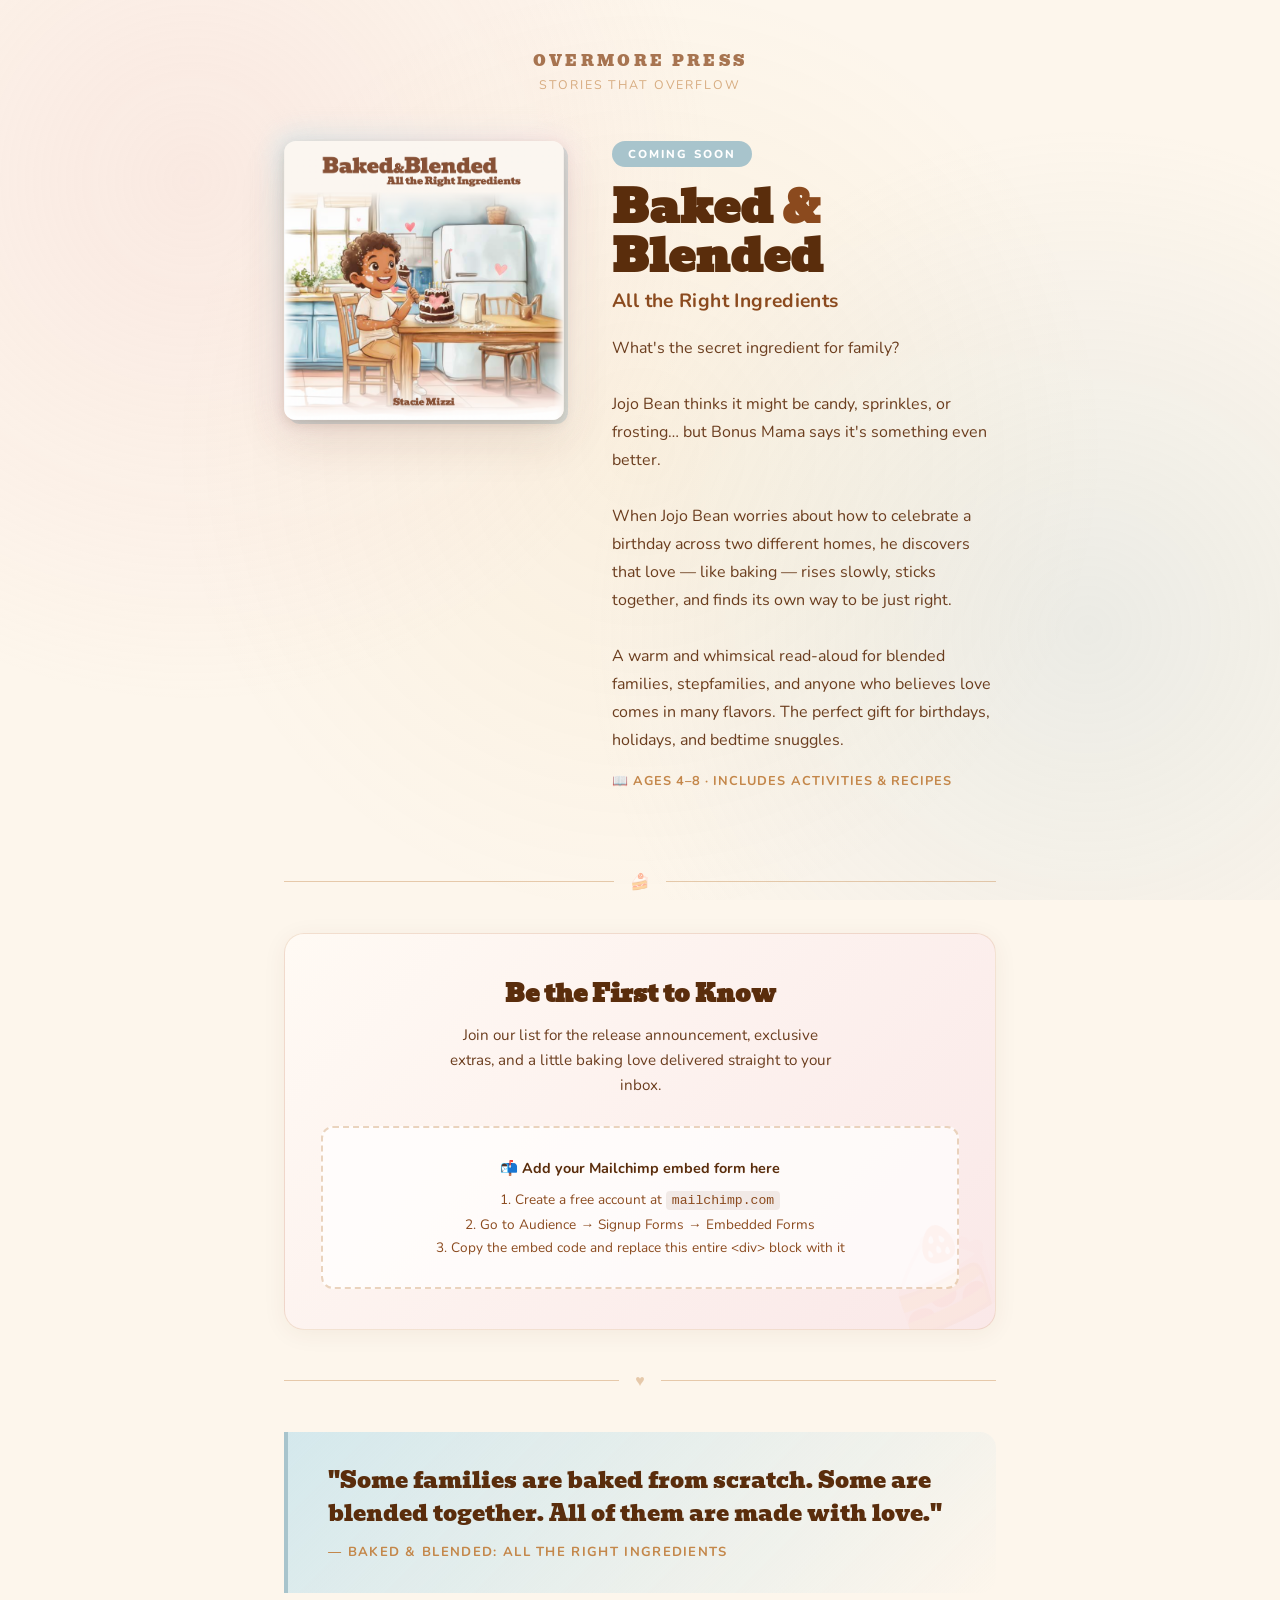
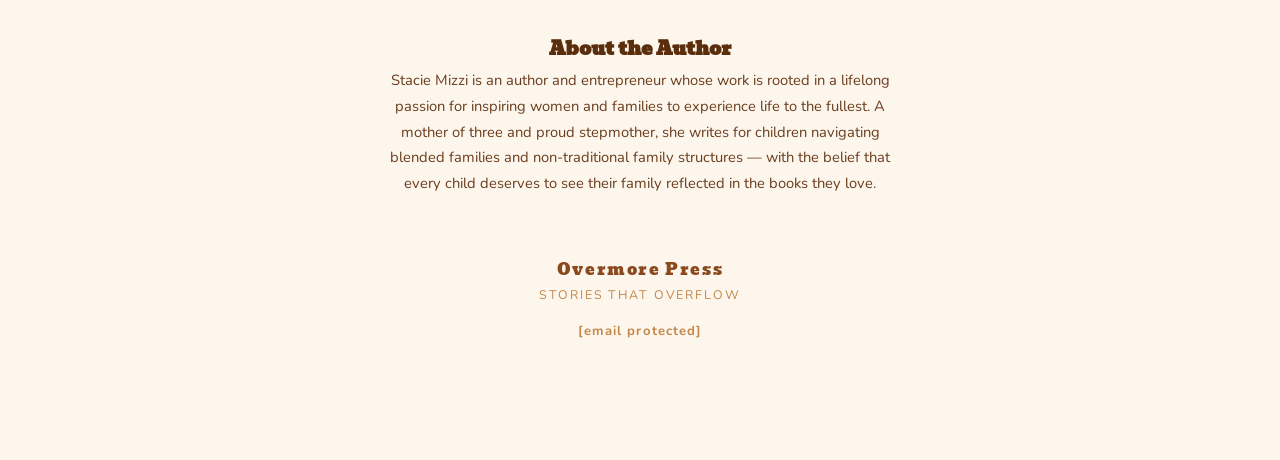
==== index.html @ ba4b0e3e "Add files via upload" ====
<!DOCTYPE html>
<html lang="en">
<head>
  <meta charset="UTF-8" />
  <meta name="viewport" content="width=device-width, initial-scale=1.0"/>
  <title>Baked & Blended — Overmore Press</title>
  <link href="https://fonts.googleapis.com/css2?family=Bevan&family=Nunito:wght@400;600;700;800&display=swap" rel="stylesheet"/>
  <style>
    :root {
      --cream: #fdf6ec;
      --warm-white: #fffaf4;
      --brown-dark: #5a2d0c;
      --brown-mid: #8b4a1e;
      --brown-light: #c4874a;
      --dusty-blue: #a8c4cc;
      --dusty-blue-light: #d4e8ec;
      --blush: #f2c4c4;
      --blush-light: #fae8e8;
      --text-dark: #3a1f0a;
      --text-mid: #6b3d1e;
      --gold: #d4a843;
    }

    * { margin: 0; padding: 0; box-sizing: border-box; }

    body {
      background-color: var(--cream);
      font-family: 'Nunito', sans-serif;
      color: var(--text-dark);
      overflow-x: hidden;
    }

    /* ── SCATTERED HEARTS BACKGROUND ── */
    body::before {
      content: '';
      position: fixed;
      inset: 0;
      background-image:
        radial-gradient(circle at 15% 20%, rgba(242,196,196,0.25) 0%, transparent 40%),
        radial-gradient(circle at 85% 70%, rgba(168,196,204,0.2) 0%, transparent 40%),
        radial-gradient(circle at 50% 50%, rgba(212,168,67,0.08) 0%, transparent 60%);
      pointer-events: none;
      z-index: 0;
    }

    /* ── FLOATING HEARTS ── */
    .hearts {
      position: fixed;
      inset: 0;
      pointer-events: none;
      z-index: 0;
      overflow: hidden;
    }
    .heart {
      position: absolute;
      font-size: 1.2rem;
      opacity: 0;
      animation: floatHeart linear infinite;
    }
    .heart:nth-child(1)  { left: 8%;  font-size: 0.9rem; animation-duration: 12s; animation-delay: 0s;   color: var(--blush); }
    .heart:nth-child(2)  { left: 22%; font-size: 1.4rem; animation-duration: 15s; animation-delay: 3s;   color: var(--dusty-blue); }
    .heart:nth-child(3)  { left: 40%; font-size: 0.8rem; animation-duration: 10s; animation-delay: 6s;   color: var(--gold); }
    .heart:nth-child(4)  { left: 60%; font-size: 1.1rem; animation-duration: 14s; animation-delay: 1s;   color: var(--blush); }
    .heart:nth-child(5)  { left: 75%; font-size: 0.7rem; animation-duration: 11s; animation-delay: 8s;   color: var(--dusty-blue); }
    .heart:nth-child(6)  { left: 90%; font-size: 1.3rem; animation-duration: 16s; animation-delay: 4s;   color: var(--blush); }
    .heart:nth-child(7)  { left: 33%; font-size: 1.0rem; animation-duration: 13s; animation-delay: 9s;   color: var(--gold); }
    .heart:nth-child(8)  { left: 55%; font-size: 0.85rem; animation-duration: 17s; animation-delay: 2s;  color: var(--blush); }

    @keyframes floatHeart {
      0%   { transform: translateY(110vh) rotate(-10deg); opacity: 0; }
      10%  { opacity: 0.6; }
      90%  { opacity: 0.4; }
      100% { transform: translateY(-10vh) rotate(10deg); opacity: 0; }
    }

    /* ── WRAPPER ── */
    .wrapper {
      position: relative;
      z-index: 1;
      max-width: 760px;
      margin: 0 auto;
      padding: 0 24px 80px;
    }

    /* ── HEADER ── */
    header {
      text-align: center;
      padding: 48px 0 32px;
      animation: fadeDown 0.8s ease both;
    }
    .imprint-name {
      font-family: 'Bevan', serif;
      font-size: 0.95rem;
      letter-spacing: 0.22em;
      text-transform: uppercase;
      color: var(--brown-mid);
      opacity: 0.75;
    }
    .imprint-tagline {
      font-family: 'Nunito', sans-serif;
      font-size: 0.78rem;
      letter-spacing: 0.15em;
      text-transform: uppercase;
      color: var(--brown-light);
      margin-top: 3px;
      opacity: 0.65;
    }

    /* ── HERO ── */
    .hero {
      display: flex;
      flex-direction: column;
      align-items: center;
      gap: 36px;
      padding: 16px 0 40px;
      animation: fadeUp 0.9s ease 0.2s both;
    }

    .book-cover-wrap {
      position: relative;
      width: 280px;
      flex-shrink: 0;
    }
    .book-cover-wrap::before {
      content: '';
      position: absolute;
      inset: -8px;
      border-radius: 18px;
      background: linear-gradient(135deg, var(--dusty-blue-light), var(--blush-light), var(--cream));
      z-index: -1;
      filter: blur(12px);
      opacity: 0.8;
    }
    .book-cover {
      width: 100%;
      border-radius: 12px;
      box-shadow:
        0 4px 12px rgba(90,45,12,0.15),
        0 20px 48px rgba(90,45,12,0.12),
        4px 4px 0 rgba(168,196,204,0.4);
      display: block;
      transition: transform 0.4s ease, box-shadow 0.4s ease;
    }
    .book-cover:hover {
      transform: translateY(-6px) rotate(1deg);
      box-shadow:
        0 8px 24px rgba(90,45,12,0.2),
        0 32px 64px rgba(90,45,12,0.15),
        6px 6px 0 rgba(168,196,204,0.5);
    }

    .hero-text {
      text-align: center;
      max-width: 500px;
    }
    .coming-soon-badge {
      display: inline-block;
      background: var(--dusty-blue);
      color: white;
      font-family: 'Nunito', sans-serif;
      font-weight: 800;
      font-size: 0.72rem;
      letter-spacing: 0.18em;
      text-transform: uppercase;
      padding: 5px 16px;
      border-radius: 100px;
      margin-bottom: 16px;
    }
    .hero-title {
      font-family: 'Bevan', serif;
      font-size: clamp(2rem, 6vw, 2.8rem);
      color: var(--brown-dark);
      line-height: 1.1;
      margin-bottom: 6px;
    }
    .hero-title .amp {
      color: var(--brown-mid);
    }
    .hero-subtitle {
      font-family: 'Nunito', sans-serif;
      font-weight: 700;
      font-size: clamp(1rem, 3vw, 1.2rem);
      color: var(--brown-mid);
      margin-bottom: 20px;
      letter-spacing: 0.02em;
    }
    .hero-description {
      font-size: 1rem;
      line-height: 1.75;
      color: var(--text-mid);
      margin-bottom: 10px;
    }
    .age-tag {
      display: inline-block;
      font-size: 0.8rem;
      font-weight: 700;
      color: var(--brown-light);
      letter-spacing: 0.08em;
      text-transform: uppercase;
      margin-top: 8px;
    }

    /* ── DIVIDER ── */
    .divider {
      display: flex;
      align-items: center;
      gap: 16px;
      margin: 40px 0;
      opacity: 0.4;
    }
    .divider-line { flex: 1; height: 1px; background: var(--brown-light); }
    .divider-icon { font-size: 1rem; color: var(--brown-light); }

    /* ── EMAIL SECTION ── */
    .email-section {
      background: linear-gradient(135deg, var(--warm-white), var(--blush-light));
      border: 1.5px solid rgba(196,135,74,0.2);
      border-radius: 20px;
      padding: 40px 36px;
      text-align: center;
      box-shadow: 0 4px 24px rgba(90,45,12,0.06);
      animation: fadeUp 0.9s ease 0.4s both;
      position: relative;
      overflow: hidden;
    }
    .email-section::before {
      content: '🍰';
      position: absolute;
      font-size: 6rem;
      opacity: 0.04;
      bottom: -16px;
      right: -8px;
      transform: rotate(-15deg);
    }
    .email-section h2 {
      font-family: 'Bevan', serif;
      font-size: 1.5rem;
      color: var(--brown-dark);
      margin-bottom: 10px;
    }
    .email-section p {
      font-size: 0.95rem;
      color: var(--text-mid);
      line-height: 1.65;
      margin-bottom: 28px;
      max-width: 400px;
      margin-left: auto;
      margin-right: auto;
    }

    /* ── MAILCHIMP EMBED PLACEHOLDER ── */
    .mailchimp-placeholder {
      background: rgba(255,255,255,0.7);
      border: 2px dashed rgba(196,135,74,0.35);
      border-radius: 12px;
      padding: 28px 24px;
      font-size: 0.85rem;
      color: var(--brown-mid);
      line-height: 1.7;
    }
    .mailchimp-placeholder strong {
      display: block;
      font-size: 0.9rem;
      margin-bottom: 8px;
      color: var(--brown-dark);
    }
    .mailchimp-placeholder code {
      background: rgba(90,45,12,0.08);
      padding: 2px 6px;
      border-radius: 4px;
      font-size: 0.82rem;
      font-family: monospace;
    }

    /* ── BAKING LOVE PULL QUOTE ── */
    .pull-quote {
      margin: 40px 0;
      padding: 32px 40px;
      border-left: 4px solid var(--dusty-blue);
      background: linear-gradient(135deg, var(--dusty-blue-light), transparent);
      border-radius: 0 16px 16px 0;
      animation: fadeUp 0.9s ease 0.5s both;
    }
    .pull-quote blockquote {
      font-family: 'Bevan', serif;
      font-size: clamp(1.1rem, 3vw, 1.4rem);
      color: var(--brown-dark);
      line-height: 1.5;
      font-style: normal;
    }
    .pull-quote cite {
      display: block;
      margin-top: 12px;
      font-size: 0.82rem;
      font-weight: 700;
      color: var(--brown-light);
      letter-spacing: 0.1em;
      text-transform: uppercase;
      font-style: normal;
    }

    /* ── ABOUT ── */
    .about-section {
      display: flex;
      flex-direction: column;
      align-items: center;
      gap: 20px;
      text-align: center;
      animation: fadeUp 0.9s ease 0.6s both;
    }
    .about-section h3 {
      font-family: 'Bevan', serif;
      font-size: 1.2rem;
      color: var(--brown-dark);
      margin-bottom: 4px;
    }
    .about-section p {
      font-size: 0.92rem;
      line-height: 1.75;
      color: var(--text-mid);
      max-width: 520px;
    }

    /* ── FOOTER ── */
    footer {
      margin-top: 60px;
      text-align: center;
      padding-bottom: 40px;
      animation: fadeUp 0.9s ease 0.7s both;
    }
    .footer-imprint {
      font-family: 'Bevan', serif;
      font-size: 1rem;
      color: var(--brown-mid);
      letter-spacing: 0.1em;
      margin-bottom: 4px;
    }
    .footer-tagline {
      font-size: 0.78rem;
      color: var(--brown-light);
      letter-spacing: 0.15em;
      text-transform: uppercase;
      margin-bottom: 16px;
    }
    footer a {
      color: var(--brown-light);
      text-decoration: none;
      font-size: 0.82rem;
      font-weight: 700;
      letter-spacing: 0.08em;
    }
    footer a:hover { color: var(--brown-dark); }
    .footer-hearts { font-size: 0.7rem; margin: 0 6px; opacity: 0.5; }

    /* ── ANIMATIONS ── */
    @keyframes fadeDown {
      from { opacity: 0; transform: translateY(-20px); }
      to   { opacity: 1; transform: translateY(0); }
    }
    @keyframes fadeUp {
      from { opacity: 0; transform: translateY(24px); }
      to   { opacity: 1; transform: translateY(0); }
    }

    /* ── RESPONSIVE ── */
    @media (min-width: 600px) {
      .hero {
        flex-direction: row;
        align-items: flex-start;
        text-align: left;
        gap: 48px;
      }
      .hero-text { text-align: left; }
      .coming-soon-badge { margin-bottom: 16px; }
    }
  </style>
</head>
<body>

  <!-- Floating hearts -->
  <div class="hearts">
    <span class="heart">♥</span>
    <span class="heart">♥</span>
    <span class="heart">♥</span>
    <span class="heart">♥</span>
    <span class="heart">♥</span>
    <span class="heart">♥</span>
    <span class="heart">♥</span>
    <span class="heart">♥</span>
  </div>

  <div class="wrapper">

    <!-- Header -->
    <header>
      <div class="imprint-name">Overmore Press</div>
      <div class="imprint-tagline">Stories that overflow</div>
    </header>

    <!-- Hero -->
    <section class="hero">
      <div class="book-cover-wrap">
        <img
          class="book-cover"
          src="cover.png"
          alt="Baked & Blended: All the Right Ingredients book cover"
        />
      </div>
      <div class="hero-text">
        <span class="coming-soon-badge">Coming Soon</span>
        <h1 class="hero-title">Baked <span class="amp">&</span> Blended</h1>
        <p class="hero-subtitle">All the Right Ingredients</p>
        <p class="hero-description">
          What's the secret ingredient for family?<br><br>
          Jojo Bean thinks it might be candy, sprinkles, or frosting… but Bonus Mama says it's something even better.<br><br>
          When Jojo Bean worries about how to celebrate a birthday across two different homes, he discovers that love — like baking — rises slowly, sticks together, and finds its own way to be just right.<br><br>
          A warm and whimsical read-aloud for blended families, stepfamilies, and anyone who believes love comes in many flavors. The perfect gift for birthdays, holidays, and bedtime snuggles.
        </p>
        <span class="age-tag">📖 Ages 4–8 · Includes activities &amp; recipes</span>
      </div>
    </section>

    <div class="divider">
      <div class="divider-line"></div>
      <span class="divider-icon">🍰</span>
      <div class="divider-line"></div>
    </div>

    <!-- Email Capture -->
    <section class="email-section">
      <h2>Be the First to Know</h2>
      <p>
        Join our list for the release announcement, exclusive extras, and a little baking love delivered straight to your inbox.
      </p>

      <!-- ✦ REPLACE THIS BLOCK WITH YOUR MAILCHIMP EMBED CODE ✦ -->
      <div class="mailchimp-placeholder">
        <strong>📬 Add your Mailchimp embed form here</strong>
        1. Create a free account at <code>mailchimp.com</code><br>
        2. Go to Audience → Signup Forms → Embedded Forms<br>
        3. Copy the embed code and replace this entire &lt;div&gt; block with it
      </div>
      <!-- ✦ END MAILCHIMP PLACEHOLDER ✦ -->

    </section>

    <div class="divider">
      <div class="divider-line"></div>
      <span class="divider-icon">♥</span>
      <div class="divider-line"></div>
    </div>

    <!-- Pull Quote -->
    <div class="pull-quote">
      <blockquote>
        "Some families are baked from scratch. Some are blended together. All of them are made with love."
      </blockquote>
      <cite>— Baked &amp; Blended: All the Right Ingredients</cite>
    </div>

    <!-- About -->
    <section class="about-section">
      <div>
        <h3>About the Author</h3>
        <p>
          Stacie Mizzi is an author and entrepreneur whose work is rooted in a lifelong passion for inspiring women and families to experience life to the fullest. A mother of three and proud stepmother, she writes for children navigating blended families and non-traditional family structures — with the belief that every child deserves to see their family reflected in the books they love.
        </p>
      </div>
    </section>

    <!-- Footer -->
    <footer>
      <div class="footer-imprint">Overmore Press</div>
      <div class="footer-tagline">Stories that overflow</div>
      <a href="/cdn-cgi/l/email-protection#a8c1c6cec7e8c7decddac5c7dacdd8dacddbdb86cbc7c5"><span class="__cf_email__" data-cfemail="f29b9c949db29d8497809f9d80978280978181dc919d9f">[email&#160;protected]</span></a>
      <sp
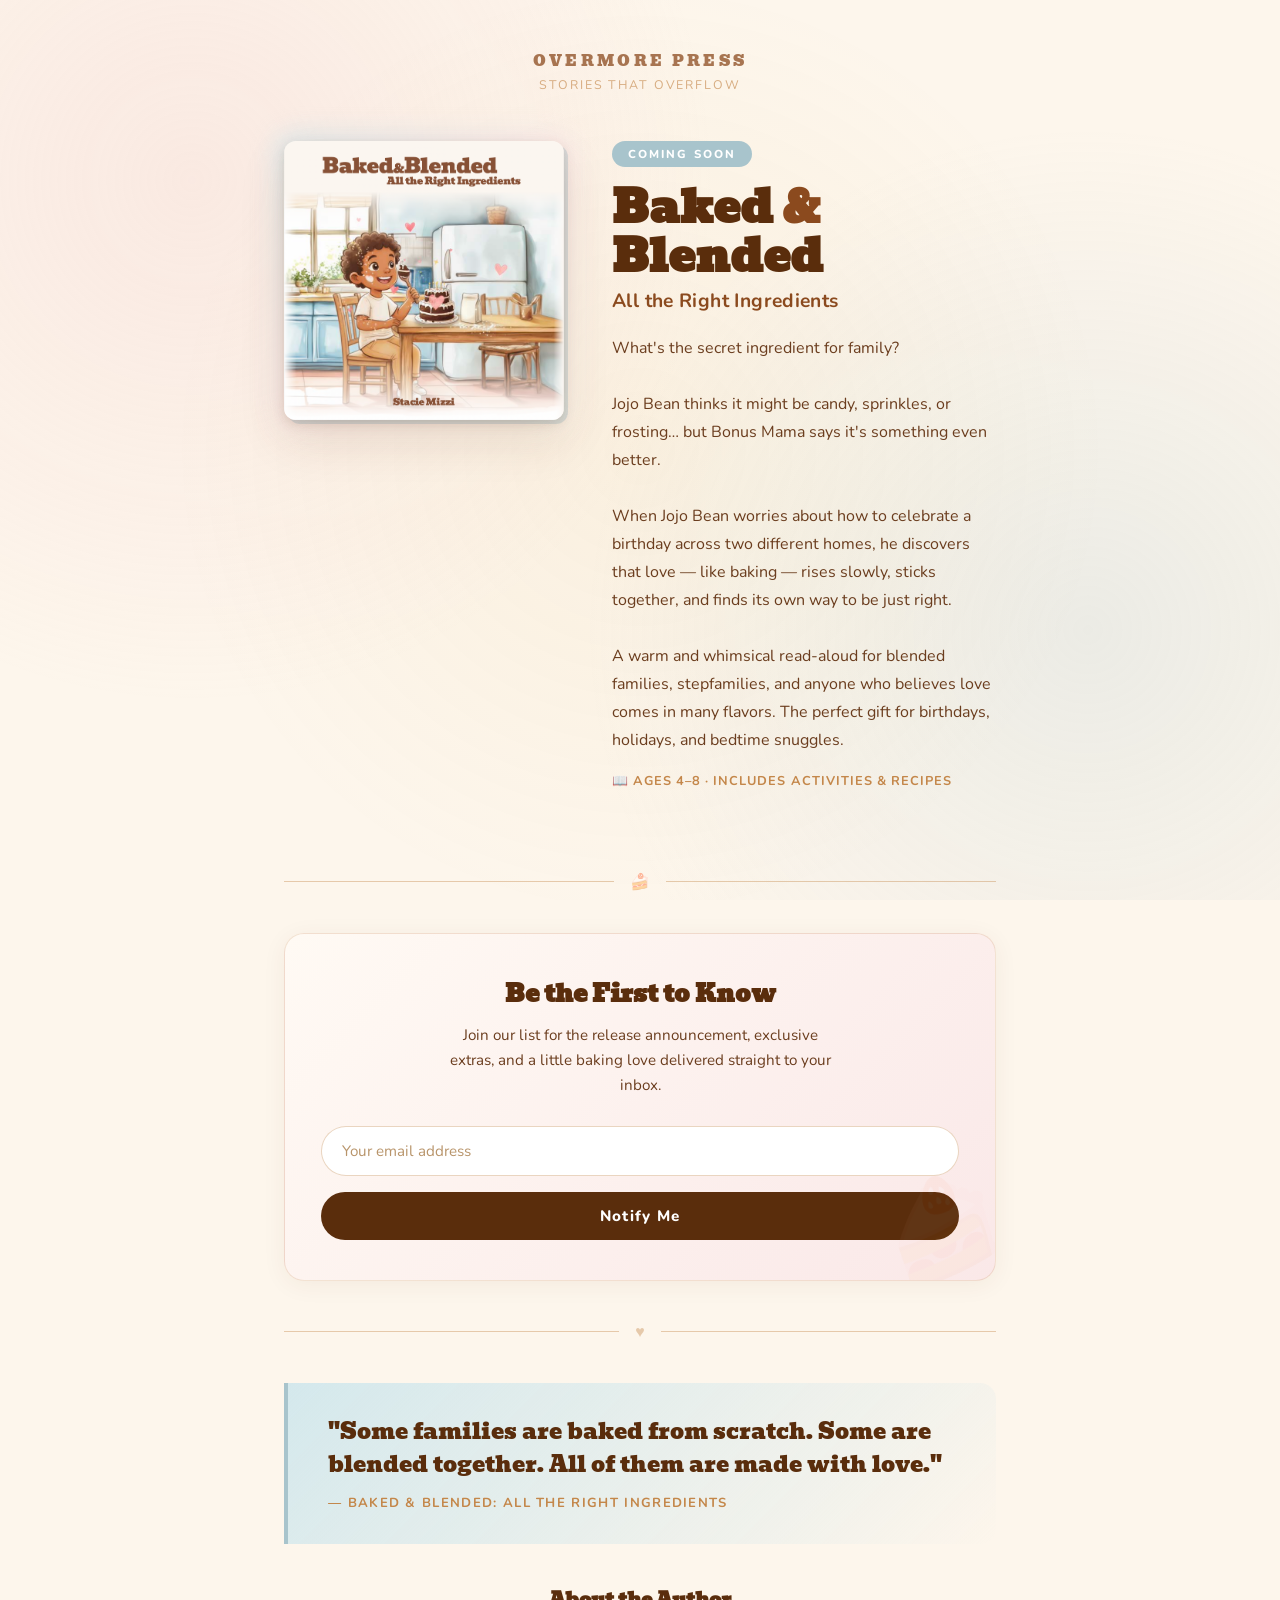
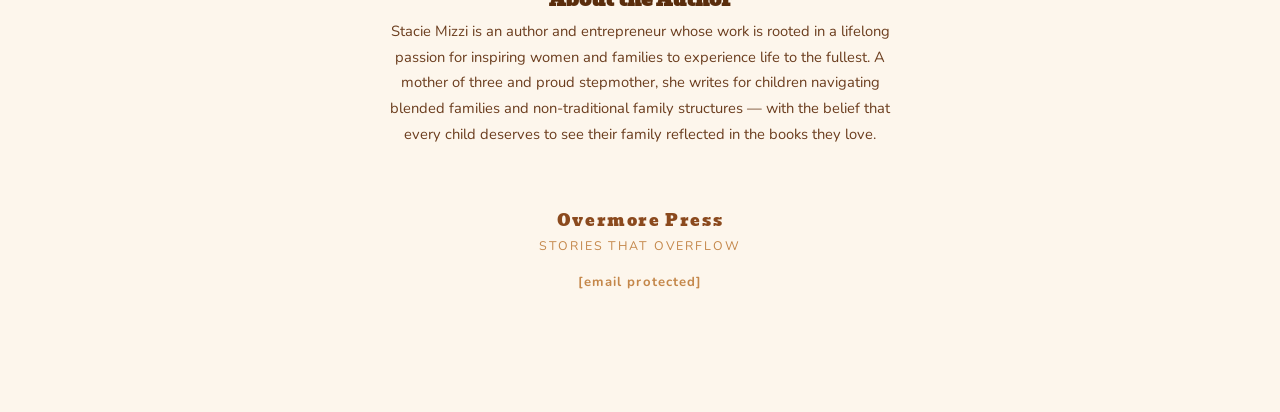
==== commit 9e1c8d93: "Update index.html" ====
--- a/index.html
+++ b/index.html
@@ -433,14 +433,91 @@
         Join our list for the release announcement, exclusive extras, and a little baking love delivered straight to your inbox.
       </p>
 
-      <!-- ✦ REPLACE THIS BLOCK WITH YOUR MAILCHIMP EMBED CODE ✦ -->
-      <div class="mailchimp-placeholder">
-        <strong>📬 Add your Mailchimp embed form here</strong>
-        1. Create a free account at <code>mailchimp.com</code><br>
-        2. Go to Audience → Signup Forms → Embedded Forms<br>
-        3. Copy the embed code and replace this entire &lt;div&gt; block with it
+      <div id="mc_embed_shell">
+        <style>
+          #mc_embed_signup { background: transparent !important; font-family: 'Nunito', sans-serif !important; width: 100% !important; }
+          #mc_embed_signup h2 { display: none; }
+          #mc_embed_signup .indicates-required { display: none; }
+          #mc_embed_signup .mc-field-group { margin-bottom: 12px; }
+          #mc_embed_signup .mc-field-group label { display: none; }
+          #mc_embed_signup input.email {
+            width: 100% !important;
+            padding: 14px 20px !important;
+            border: 1.5px solid rgba(196,135,74,0.35) !important;
+            border-radius: 50px !important;
+            font-family: 'Nunito', sans-serif !important;
+            font-size: 0.95rem !important;
+            color: var(--text-dark) !important;
+            background: white !important;
+            box-sizing: border-box !important;
+            outline: none !important;
+            transition: border-color 0.2s ease !important;
+          }
+          #mc_embed_signup input.email:focus {
+            border-color: var(--brown-light) !important;
+          }
+          #mc_embed_signup input.email::placeholder { color: #b8946a; }
+          #mc_embed_signup .button {
+            width: 100% !important;
+            background: var(--brown-dark) !important;
+            color: white !important;
+            font-family: 'Nunito', sans-serif !important;
+            font-weight: 800 !important;
+            font-size: 0.95rem !important;
+            letter-spacing: 0.08em !important;
+            padding: 14px 20px !important;
+            border: none !important;
+            border-radius: 50px !important;
+            cursor: pointer !important;
+            transition: background 0.2s ease, transform 0.15s ease !important;
+            margin-top: 4px !important;
+          }
+          #mc_embed_signup .button:hover {
+            background: var(--brown-mid) !important;
+            transform: translateY(-1px) !important;
+          }
+          #mc_embed_signup .foot { flex-direction: column; gap: 8px; }
+          #mc_embed_signup .optionalParent { margin-top: 0; }
+          #mc_embed_signup div.mce_inline_error {
+            background: transparent !important;
+            color: #c0392b !important;
+            font-size: 0.8rem !important;
+            padding: 4px 0 !important;
+          }
+          #mc_embed_signup #mce-success-response {
+            color: var(--brown-dark) !important;
+            font-weight: 700 !important;
+            font-size: 0.9rem !important;
+            padding: 8px 0 !important;
+          }
+          /* Hide Mailchimp badge */
+          #mc_embed_signup .optionalParent p { display: none !important; }
+        </style>
+        <div id="mc_embed_signup">
+          <form action="https://overmorepress.us5.list-manage.com/subscribe/post?u=45629bc54ec881c3ac927d8b1&amp;id=a9775dd2db&amp;f_id=00acc1e1f0" method="post" id="mc-embedded-subscribe-form" name="mc-embedded-subscribe-form" class="validate" target="_blank">
+            <div id="mc_embed_signup_scroll">
+              <div class="mc-field-group">
+                <label for="mce-EMAIL">Email Address</label>
+                <input type="email" name="EMAIL" class="required email" id="mce-EMAIL" required="" value="" placeholder="Your email address">
+              </div>
+              <div id="mce-responses" class="clear foot">
+                <div class="response" id="mce-error-response" style="display: none;"></div>
+                <div class="response" id="mce-success-response" style="display: none;"></div>
+              </div>
+              <div aria-hidden="true" style="position: absolute; left: -5000px;">
+                <input type="text" name="b_45629bc54ec881c3ac927d8b1_a9775dd2db" tabindex="-1" value="">
+              </div>
+              <div class="optionalParent">
+                <div class="clear foot">
+                  <input type="submit" name="subscribe" id="mc-embedded-subscribe" class="button" value="Notify Me">
+                </div>
+              </div>
+            </div>
+          </form>
+        </div>
+        <script type="text/javascript" src="//s3.amazonaws.com/downloads.mailchimp.com/js/mc-validate.js"></script>
+        <script type="text/javascript">(function($) {window.fnames = new Array(); window.ftypes = new Array();fnames[0]='EMAIL';ftypes[0]='email';}(jQuery));var $mcj = jQuery.noConflict(true);</script>
       </div>
-      <!-- ✦ END MAILCHIMP PLACEHOLDER ✦ -->
 
     </section>
 
@@ -473,4 +550,4 @@
       <div class="footer-imprint">Overmore Press</div>
       <div class="footer-tagline">Stories that overflow</div>
       <a href="/cdn-cgi/l/email-protection#a8c1c6cec7e8c7decddac5c7dacdd8dacddbdb86cbc7c5"><span class="__cf_email__" data-cfemail="f29b9c949db29d8497809f9d80978280978181dc919d9f">[email&#160;protected]</span></a>
-      <sp+      <sp
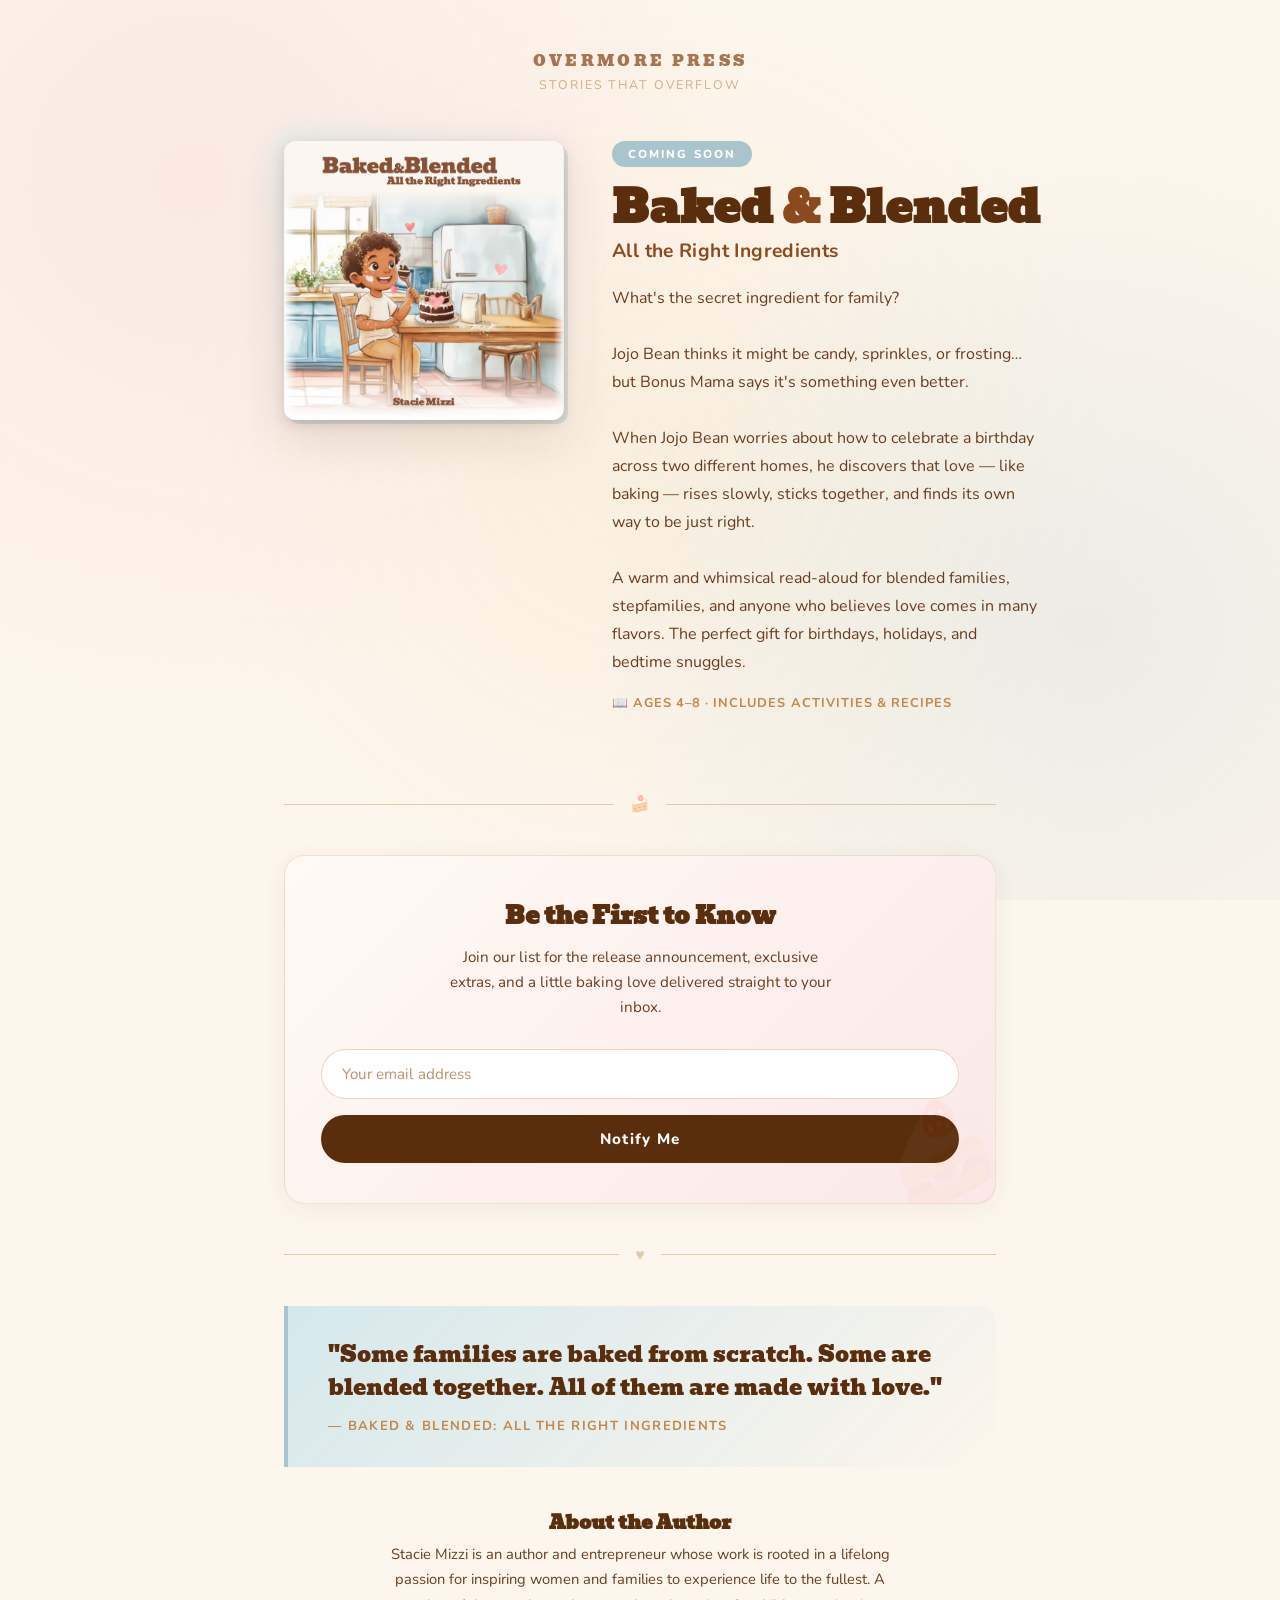
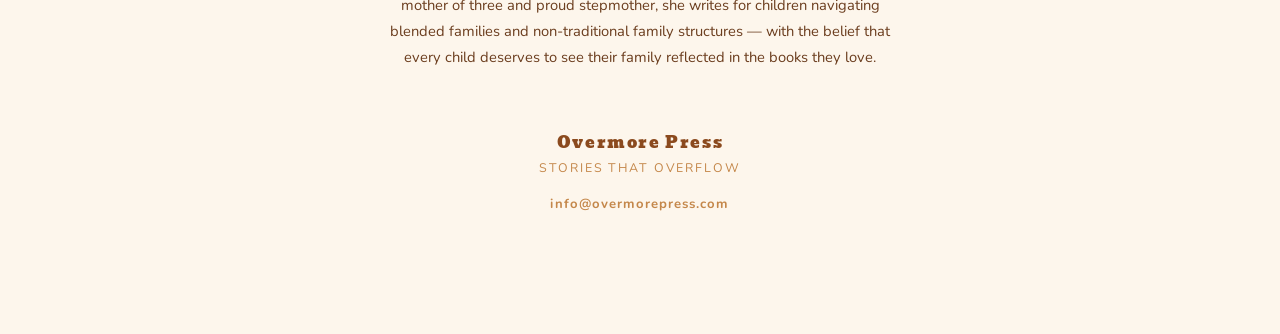
==== commit 5360fe7a: "Update index.html" ====
--- a/index.html
+++ b/index.html
@@ -116,6 +116,7 @@
       animation: fadeUp 0.9s ease 0.2s both;
     }
 
+
     .book-cover-wrap {
       position: relative;
       width: 280px;
@@ -168,10 +169,11 @@
     }
     .hero-title {
       font-family: 'Bevan', serif;
-      font-size: clamp(2rem, 6vw, 2.8rem);
+      font-size: clamp(1.6rem, 6vw, 2.8rem);
       color: var(--brown-dark);
       line-height: 1.1;
       margin-bottom: 6px;
+      white-space: nowrap;
     }
     .hero-title .amp {
       color: var(--brown-mid);
@@ -549,5 +551,5 @@
     <footer>
       <div class="footer-imprint">Overmore Press</div>
       <div class="footer-tagline">Stories that overflow</div>
-      <a href="/cdn-cgi/l/email-protection#a8c1c6cec7e8c7decddac5c7dacdd8dacddbdb86cbc7c5"><span class="__cf_email__" data-cfemail="f29b9c949db29d8497809f9d80978280978181dc919d9f">[email&#160;protected]</span></a>
+      <a href="mailto:info@overmorepress.com">info@overmorepress.com</a>
       <sp
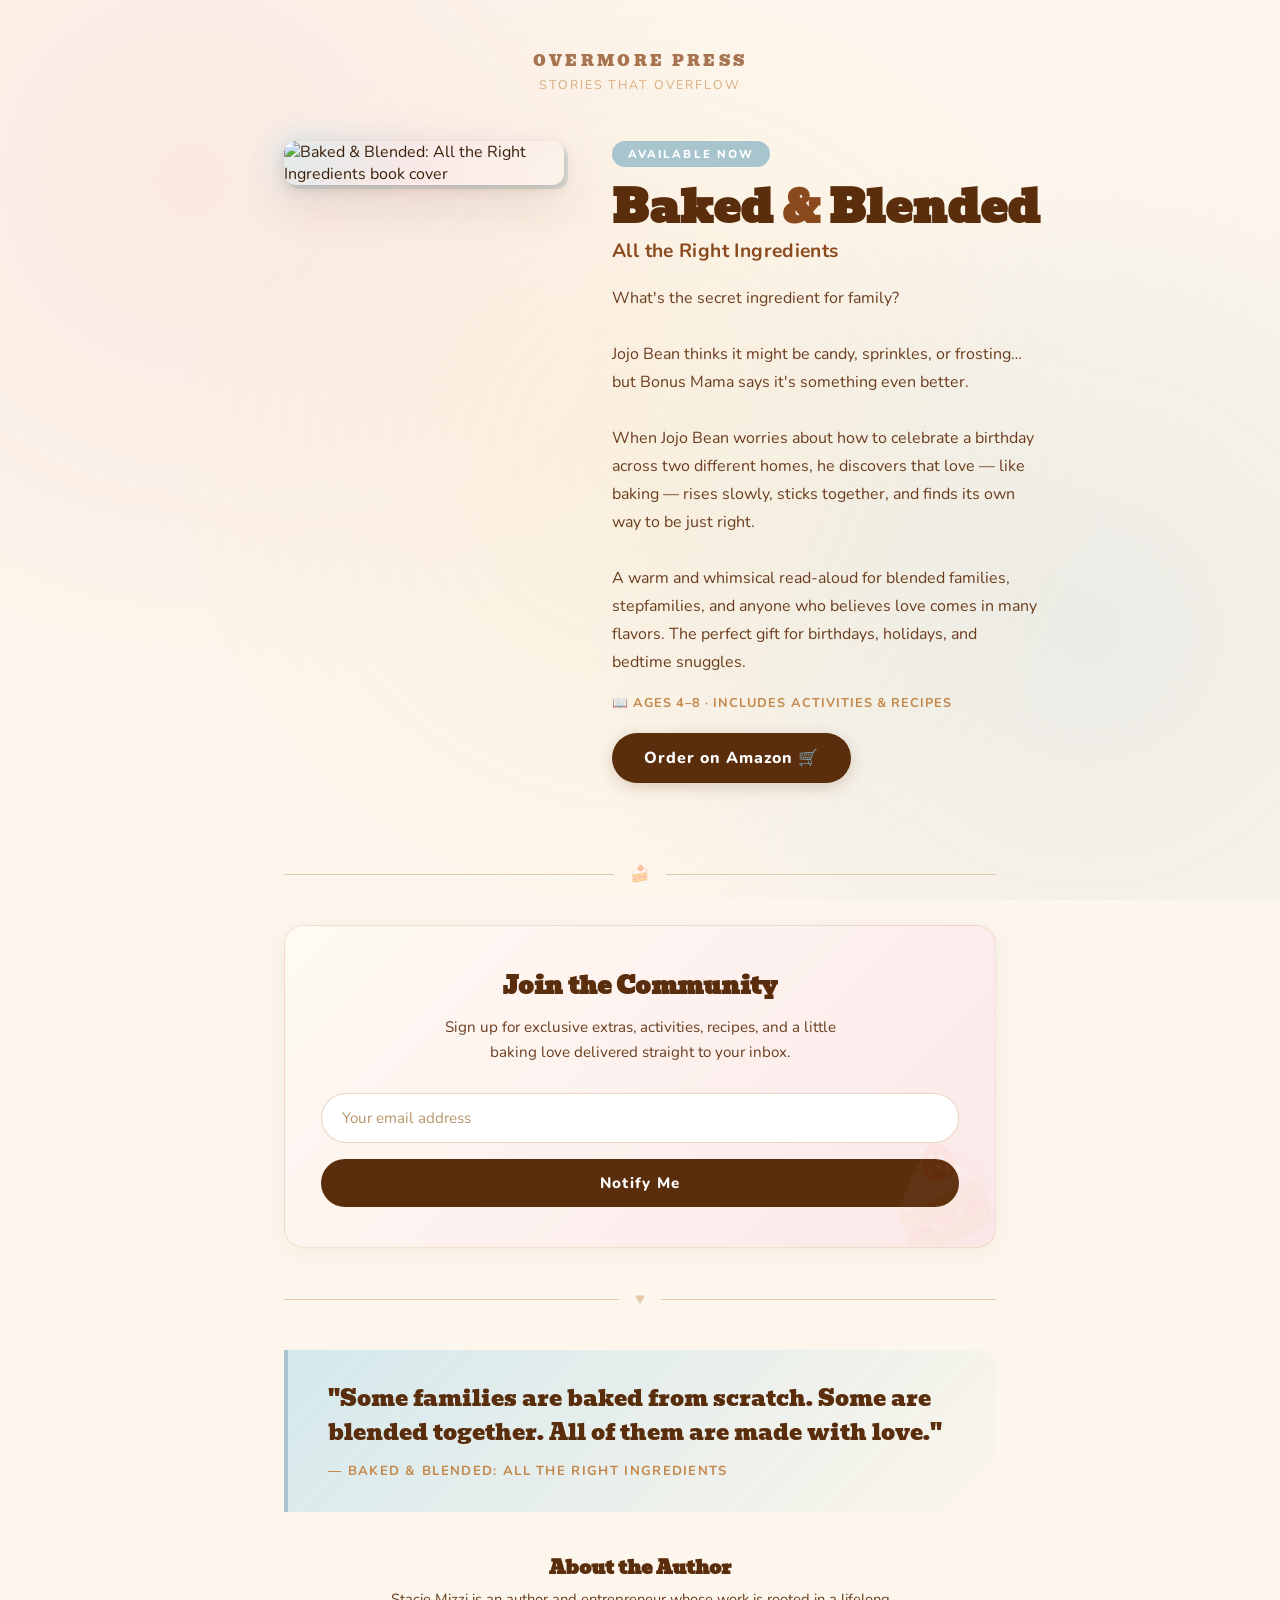
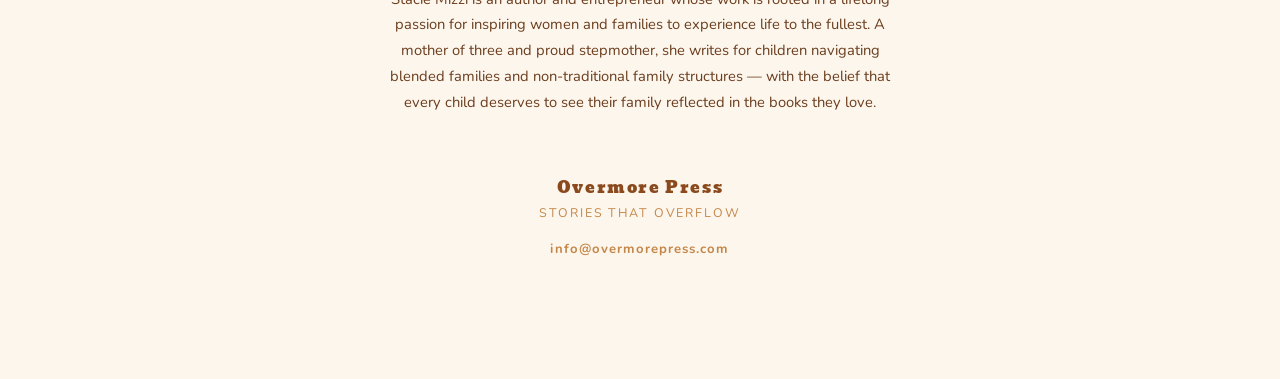
==== commit 00dc9354: "Update index.html" ====
--- a/index.html
+++ b/index.html
@@ -354,6 +354,28 @@
     footer a:hover { color: var(--brown-dark); }
     .footer-hearts { font-size: 0.7rem; margin: 0 6px; opacity: 0.5; }
 
+    /* ── BUY BUTTON ── */
+    .buy-button {
+      display: inline-block;
+      margin-top: 20px;
+      background: var(--brown-dark);
+      color: white !important;
+      font-family: 'Nunito', sans-serif;
+      font-weight: 800;
+      font-size: 1rem;
+      letter-spacing: 0.06em;
+      padding: 14px 32px;
+      border-radius: 50px;
+      text-decoration: none;
+      transition: background 0.2s ease, transform 0.15s ease;
+      box-shadow: 0 4px 16px rgba(90,45,12,0.2);
+    }
+    .buy-button:hover {
+      background: var(--brown-mid);
+      transform: translateY(-2px);
+      box-shadow: 0 6px 20px rgba(90,45,12,0.25);
+    }
+
     /* ── ANIMATIONS ── */
     @keyframes fadeDown {
       from { opacity: 0; transform: translateY(-20px); }
@@ -404,12 +426,12 @@
       <div class="book-cover-wrap">
         <img
           class="book-cover"
-          src="cover.png"
+          src="cover.jpg"
           alt="Baked & Blended: All the Right Ingredients book cover"
         />
       </div>
       <div class="hero-text">
-        <span class="coming-soon-badge">Coming Soon</span>
+        <span class="coming-soon-badge">Available Now</span>
         <h1 class="hero-title">Baked <span class="amp">&</span> Blended</h1>
         <p class="hero-subtitle">All the Right Ingredients</p>
         <p class="hero-description">
@@ -419,6 +441,7 @@
           A warm and whimsical read-aloud for blended families, stepfamilies, and anyone who believes love comes in many flavors. The perfect gift for birthdays, holidays, and bedtime snuggles.
         </p>
         <span class="age-tag">📖 Ages 4–8 · Includes activities &amp; recipes</span>
+        <a class="buy-button" href="https://a.co/d/0hGaxpVx" target="_blank" rel="noopener">Order on Amazon 🛒</a>
       </div>
     </section>
 
@@ -430,9 +453,9 @@
 
     <!-- Email Capture -->
     <section class="email-section">
-      <h2>Be the First to Know</h2>
+      <h2>Join the Community</h2>
       <p>
-        Join our list for the release announcement, exclusive extras, and a little baking love delivered straight to your inbox.
+        Sign up for exclusive extras, activities, recipes, and a little baking love delivered straight to your inbox.
       </p>
 
       <div id="mc_embed_shell">
@@ -517,6 +540,7 @@
             </div>
           </form>
         </div>
+        <script src="https://code.jquery.com/jquery-3.7.1.min.js"></script>
         <script type="text/javascript" src="//s3.amazonaws.com/downloads.mailchimp.com/js/mc-validate.js"></script>
         <script type="text/javascript">(function($) {window.fnames = new Array(); window.ftypes = new Array();fnames[0]='EMAIL';ftypes[0]='email';}(jQuery));var $mcj = jQuery.noConflict(true);</script>
       </div>
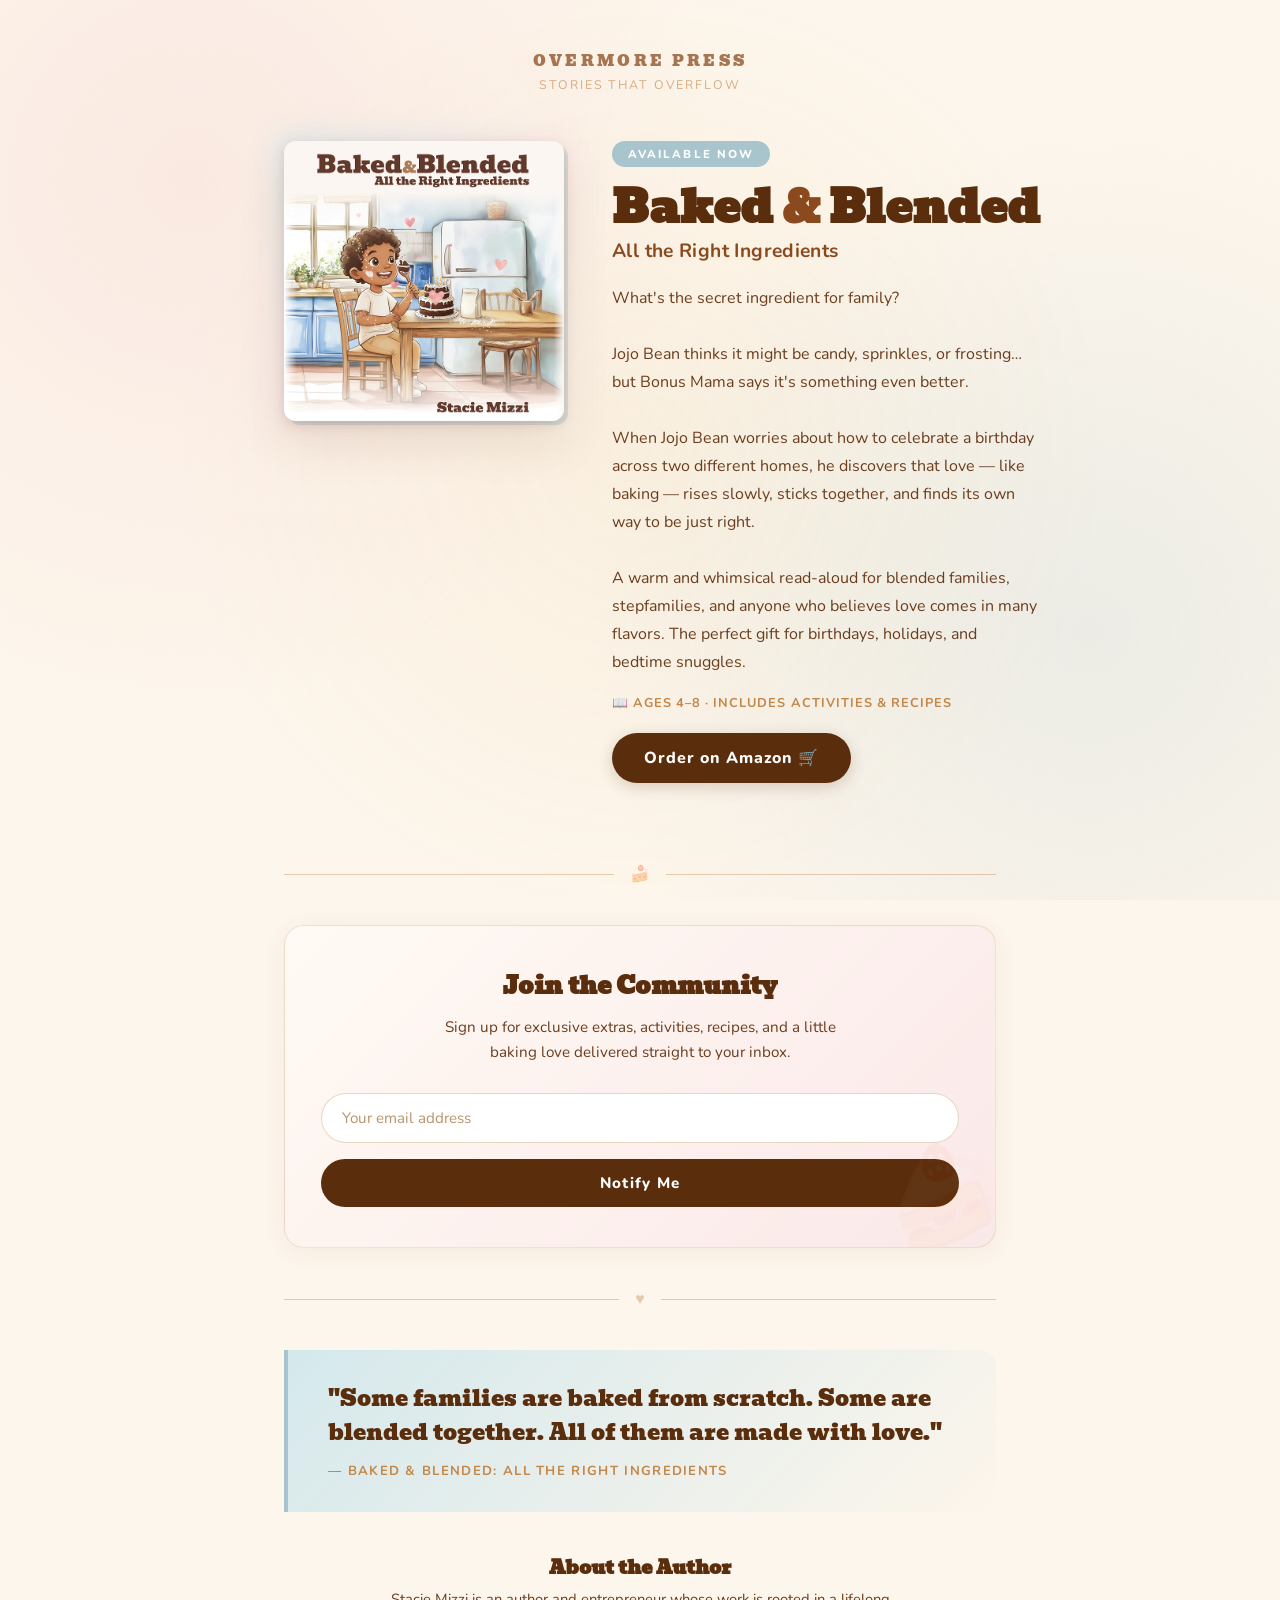
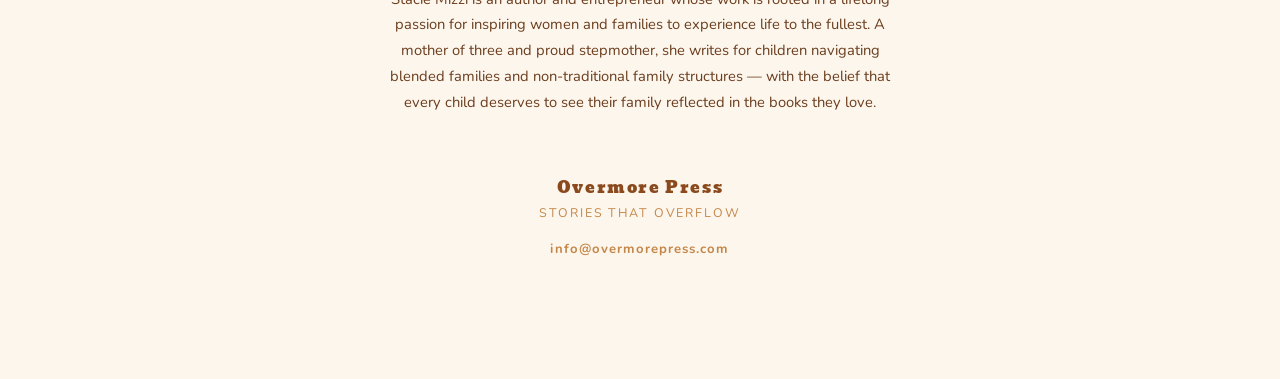
==== commit f5b9cf0d: "Update index.html" ====
--- a/index.html
+++ b/index.html
@@ -155,6 +155,7 @@
       max-width: 500px;
     }
     .coming-soon-badge {
+      text-decoration: none;
       display: inline-block;
       background: var(--dusty-blue);
       color: white;
@@ -395,7 +396,8 @@
         gap: 48px;
       }
       .hero-text { text-align: left; }
-      .coming-soon-badge { margin-bottom: 16px; }
+      .coming-soon-badge {
+      text-decoration: none; margin-bottom: 16px; }
     }
   </style>
 </head>
@@ -431,7 +433,7 @@
         />
       </div>
       <div class="hero-text">
-        <span class="coming-soon-badge">Available Now</span>
+        <a class="coming-soon-badge" href="https://a.co/d/0hGaxpVx" target="_blank" rel="noopener">Available Now</a>
         <h1 class="hero-title">Baked <span class="amp">&</span> Blended</h1>
         <p class="hero-subtitle">All the Right Ingredients</p>
         <p class="hero-description">
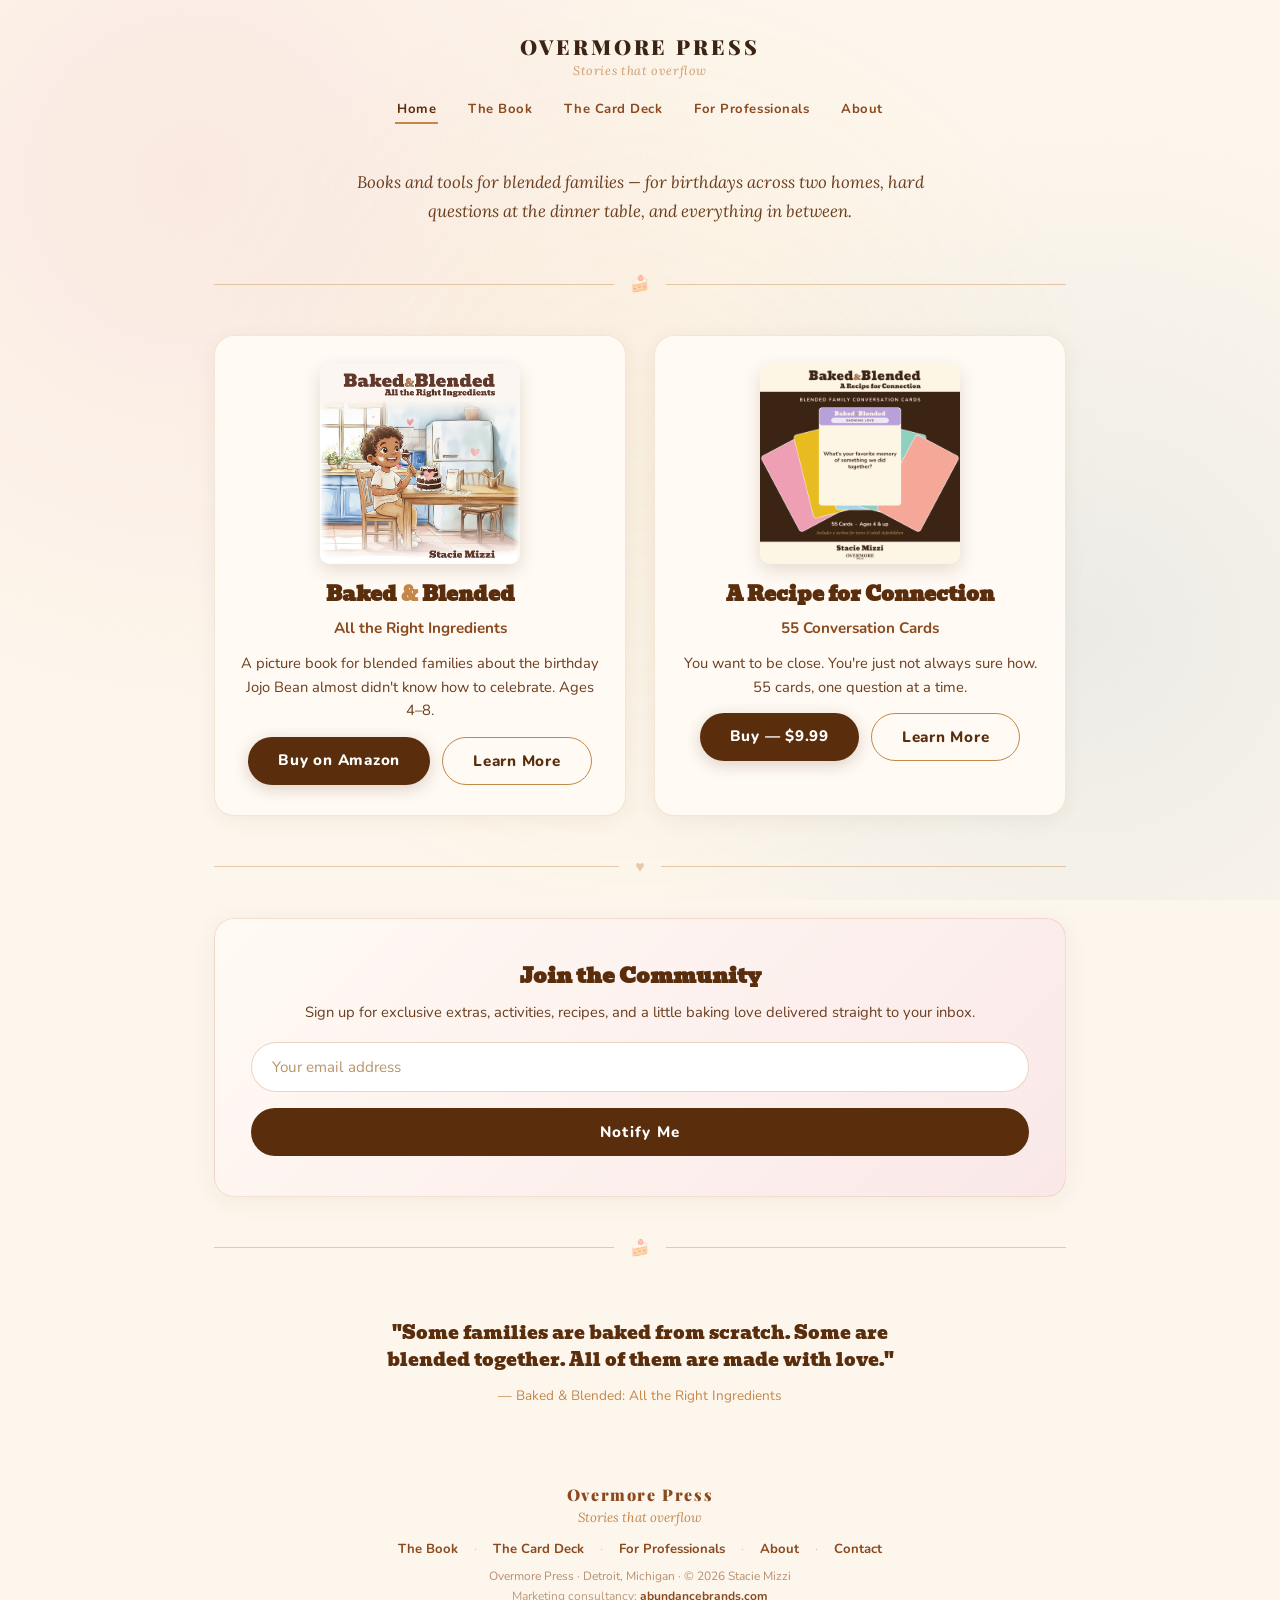
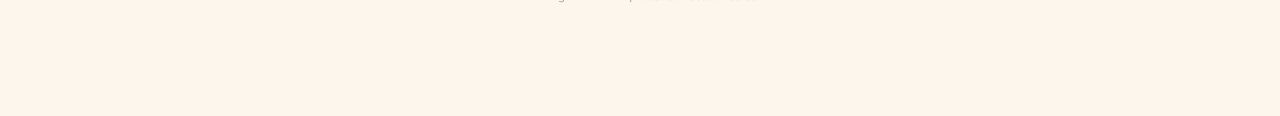
==== commit 6b589aba: "Add files via upload" ====
--- a/index.html
+++ b/index.html
@@ -3,448 +3,32 @@
 <head>
   <meta charset="UTF-8" />
   <meta name="viewport" content="width=device-width, initial-scale=1.0"/>
-  <title>Baked & Blended — Overmore Press</title>
-  <link href="https://fonts.googleapis.com/css2?family=Bevan&family=Nunito:wght@400;600;700;800&display=swap" rel="stylesheet"/>
-  <style>
-    :root {
-      --cream: #fdf6ec;
-      --warm-white: #fffaf4;
-      --brown-dark: #5a2d0c;
-      --brown-mid: #8b4a1e;
-      --brown-light: #c4874a;
-      --dusty-blue: #a8c4cc;
-      --dusty-blue-light: #d4e8ec;
-      --blush: #f2c4c4;
-      --blush-light: #fae8e8;
-      --text-dark: #3a1f0a;
-      --text-mid: #6b3d1e;
-      --gold: #d4a843;
-    }
-
-    * { margin: 0; padding: 0; box-sizing: border-box; }
-
-    body {
-      background-color: var(--cream);
-      font-family: 'Nunito', sans-serif;
-      color: var(--text-dark);
-      overflow-x: hidden;
-    }
-
-    /* ── SCATTERED HEARTS BACKGROUND ── */
-    body::before {
-      content: '';
-      position: fixed;
-      inset: 0;
-      background-image:
-        radial-gradient(circle at 15% 20%, rgba(242,196,196,0.25) 0%, transparent 40%),
-        radial-gradient(circle at 85% 70%, rgba(168,196,204,0.2) 0%, transparent 40%),
-        radial-gradient(circle at 50% 50%, rgba(212,168,67,0.08) 0%, transparent 60%);
-      pointer-events: none;
-      z-index: 0;
-    }
-
-    /* ── FLOATING HEARTS ── */
-    .hearts {
-      position: fixed;
-      inset: 0;
-      pointer-events: none;
-      z-index: 0;
-      overflow: hidden;
-    }
-    .heart {
-      position: absolute;
-      font-size: 1.2rem;
-      opacity: 0;
-      animation: floatHeart linear infinite;
-    }
-    .heart:nth-child(1)  { left: 8%;  font-size: 0.9rem; animation-duration: 12s; animation-delay: 0s;   color: var(--blush); }
-    .heart:nth-child(2)  { left: 22%; font-size: 1.4rem; animation-duration: 15s; animation-delay: 3s;   color: var(--dusty-blue); }
-    .heart:nth-child(3)  { left: 40%; font-size: 0.8rem; animation-duration: 10s; animation-delay: 6s;   color: var(--gold); }
-    .heart:nth-child(4)  { left: 60%; font-size: 1.1rem; animation-duration: 14s; animation-delay: 1s;   color: var(--blush); }
-    .heart:nth-child(5)  { left: 75%; font-size: 0.7rem; animation-duration: 11s; animation-delay: 8s;   color: var(--dusty-blue); }
-    .heart:nth-child(6)  { left: 90%; font-size: 1.3rem; animation-duration: 16s; animation-delay: 4s;   color: var(--blush); }
-    .heart:nth-child(7)  { left: 33%; font-size: 1.0rem; animation-duration: 13s; animation-delay: 9s;   color: var(--gold); }
-    .heart:nth-child(8)  { left: 55%; font-size: 0.85rem; animation-duration: 17s; animation-delay: 2s;  color: var(--blush); }
-
-    @keyframes floatHeart {
-      0%   { transform: translateY(110vh) rotate(-10deg); opacity: 0; }
-      10%  { opacity: 0.6; }
-      90%  { opacity: 0.4; }
-      100% { transform: translateY(-10vh) rotate(10deg); opacity: 0; }
-    }
-
-    /* ── WRAPPER ── */
-    .wrapper {
-      position: relative;
-      z-index: 1;
-      max-width: 760px;
-      margin: 0 auto;
-      padding: 0 24px 80px;
-    }
-
-    /* ── HEADER ── */
-    header {
-      text-align: center;
-      padding: 48px 0 32px;
-      animation: fadeDown 0.8s ease both;
-    }
-    .imprint-name {
-      font-family: 'Bevan', serif;
-      font-size: 0.95rem;
-      letter-spacing: 0.22em;
-      text-transform: uppercase;
-      color: var(--brown-mid);
-      opacity: 0.75;
-    }
-    .imprint-tagline {
-      font-family: 'Nunito', sans-serif;
-      font-size: 0.78rem;
-      letter-spacing: 0.15em;
-      text-transform: uppercase;
-      color: var(--brown-light);
-      margin-top: 3px;
-      opacity: 0.65;
-    }
-
-    /* ── HERO ── */
-    .hero {
-      display: flex;
-      flex-direction: column;
-      align-items: center;
-      gap: 36px;
-      padding: 16px 0 40px;
-      animation: fadeUp 0.9s ease 0.2s both;
-    }
-
-
-    .book-cover-wrap {
-      position: relative;
-      width: 280px;
-      flex-shrink: 0;
-    }
-    .book-cover-wrap::before {
-      content: '';
-      position: absolute;
-      inset: -8px;
-      border-radius: 18px;
-      background: linear-gradient(135deg, var(--dusty-blue-light), var(--blush-light), var(--cream));
-      z-index: -1;
-      filter: blur(12px);
-      opacity: 0.8;
-    }
-    .book-cover {
-      width: 100%;
-      border-radius: 12px;
-      box-shadow:
-        0 4px 12px rgba(90,45,12,0.15),
-        0 20px 48px rgba(90,45,12,0.12),
-        4px 4px 0 rgba(168,196,204,0.4);
-      display: block;
-      transition: transform 0.4s ease, box-shadow 0.4s ease;
-    }
-    .book-cover:hover {
-      transform: translateY(-6px) rotate(1deg);
-      box-shadow:
-        0 8px 24px rgba(90,45,12,0.2),
-        0 32px 64px rgba(90,45,12,0.15),
-        6px 6px 0 rgba(168,196,204,0.5);
-    }
-
-    .hero-text {
-      text-align: center;
-      max-width: 500px;
-    }
-    .coming-soon-badge {
-      text-decoration: none;
-      display: inline-block;
-      background: var(--dusty-blue);
-      color: white;
-      font-family: 'Nunito', sans-serif;
-      font-weight: 800;
-      font-size: 0.72rem;
-      letter-spacing: 0.18em;
-      text-transform: uppercase;
-      padding: 5px 16px;
-      border-radius: 100px;
-      margin-bottom: 16px;
-    }
-    .hero-title {
-      font-family: 'Bevan', serif;
-      font-size: clamp(1.6rem, 6vw, 2.8rem);
-      color: var(--brown-dark);
-      line-height: 1.1;
-      margin-bottom: 6px;
-      white-space: nowrap;
-    }
-    .hero-title .amp {
-      color: var(--brown-mid);
-    }
-    .hero-subtitle {
-      font-family: 'Nunito', sans-serif;
-      font-weight: 700;
-      font-size: clamp(1rem, 3vw, 1.2rem);
-      color: var(--brown-mid);
-      margin-bottom: 20px;
-      letter-spacing: 0.02em;
-    }
-    .hero-description {
-      font-size: 1rem;
-      line-height: 1.75;
-      color: var(--text-mid);
-      margin-bottom: 10px;
-    }
-    .age-tag {
-      display: inline-block;
-      font-size: 0.8rem;
-      font-weight: 700;
-      color: var(--brown-light);
-      letter-spacing: 0.08em;
-      text-transform: uppercase;
-      margin-top: 8px;
-    }
-
-    /* ── DIVIDER ── */
-    .divider {
-      display: flex;
-      align-items: center;
-      gap: 16px;
-      margin: 40px 0;
-      opacity: 0.4;
-    }
-    .divider-line { flex: 1; height: 1px; background: var(--brown-light); }
-    .divider-icon { font-size: 1rem; color: var(--brown-light); }
-
-    /* ── EMAIL SECTION ── */
-    .email-section {
-      background: linear-gradient(135deg, var(--warm-white), var(--blush-light));
-      border: 1.5px solid rgba(196,135,74,0.2);
-      border-radius: 20px;
-      padding: 40px 36px;
-      text-align: center;
-      box-shadow: 0 4px 24px rgba(90,45,12,0.06);
-      animation: fadeUp 0.9s ease 0.4s both;
-      position: relative;
-      overflow: hidden;
-    }
-    .email-section::before {
-      content: '🍰';
-      position: absolute;
-      font-size: 6rem;
-      opacity: 0.04;
-      bottom: -16px;
-      right: -8px;
-      transform: rotate(-15deg);
-    }
-    .email-section h2 {
-      font-family: 'Bevan', serif;
-      font-size: 1.5rem;
-      color: var(--brown-dark);
-      margin-bottom: 10px;
-    }
-    .email-section p {
-      font-size: 0.95rem;
-      color: var(--text-mid);
-      line-height: 1.65;
-      margin-bottom: 28px;
-      max-width: 400px;
-      margin-left: auto;
-      margin-right: auto;
-    }
-
-    /* ── MAILCHIMP EMBED PLACEHOLDER ── */
-    .mailchimp-placeholder {
-      background: rgba(255,255,255,0.7);
-      border: 2px dashed rgba(196,135,74,0.35);
-      border-radius: 12px;
-      padding: 28px 24px;
-      font-size: 0.85rem;
-      color: var(--brown-mid);
-      line-height: 1.7;
-    }
-    .mailchimp-placeholder strong {
-      display: block;
-      font-size: 0.9rem;
-      margin-bottom: 8px;
-      color: var(--brown-dark);
-    }
-    .mailchimp-placeholder code {
-      background: rgba(90,45,12,0.08);
-      padding: 2px 6px;
-      border-radius: 4px;
-      font-size: 0.82rem;
-      font-family: monospace;
-    }
-
-    /* ── BAKING LOVE PULL QUOTE ── */
-    .pull-quote {
-      margin: 40px 0;
-      padding: 32px 40px;
-      border-left: 4px solid var(--dusty-blue);
-      background: linear-gradient(135deg, var(--dusty-blue-light), transparent);
-      border-radius: 0 16px 16px 0;
-      animation: fadeUp 0.9s ease 0.5s both;
-    }
-    .pull-quote blockquote {
-      font-family: 'Bevan', serif;
-      font-size: clamp(1.1rem, 3vw, 1.4rem);
-      color: var(--brown-dark);
-      line-height: 1.5;
-      font-style: normal;
-    }
-    .pull-quote cite {
-      display: block;
-      margin-top: 12px;
-      font-size: 0.82rem;
-      font-weight: 700;
-      color: var(--brown-light);
-      letter-spacing: 0.1em;
-      text-transform: uppercase;
-      font-style: normal;
-    }
-
-    /* ── ABOUT ── */
-    .about-section {
-      display: flex;
-      flex-direction: column;
-      align-items: center;
-      gap: 20px;
-      text-align: center;
-      animation: fadeUp 0.9s ease 0.6s both;
-    }
-    .about-section h3 {
-      font-family: 'Bevan', serif;
-      font-size: 1.2rem;
-      color: var(--brown-dark);
-      margin-bottom: 4px;
-    }
-    .about-section p {
-      font-size: 0.92rem;
-      line-height: 1.75;
-      color: var(--text-mid);
-      max-width: 520px;
-    }
-
-    /* ── FOOTER ── */
-    footer {
-      margin-top: 60px;
-      text-align: center;
-      padding-bottom: 40px;
-      animation: fadeUp 0.9s ease 0.7s both;
-    }
-    .footer-imprint {
-      font-family: 'Bevan', serif;
-      font-size: 1rem;
-      color: var(--brown-mid);
-      letter-spacing: 0.1em;
-      margin-bottom: 4px;
-    }
-    .footer-tagline {
-      font-size: 0.78rem;
-      color: var(--brown-light);
-      letter-spacing: 0.15em;
-      text-transform: uppercase;
-      margin-bottom: 16px;
-    }
-    footer a {
-      color: var(--brown-light);
-      text-decoration: none;
-      font-size: 0.82rem;
-      font-weight: 700;
-      letter-spacing: 0.08em;
-    }
-    footer a:hover { color: var(--brown-dark); }
-    .footer-hearts { font-size: 0.7rem; margin: 0 6px; opacity: 0.5; }
-
-    /* ── BUY BUTTON ── */
-    .buy-button {
-      display: inline-block;
-      margin-top: 20px;
-      background: var(--brown-dark);
-      color: white !important;
-      font-family: 'Nunito', sans-serif;
-      font-weight: 800;
-      font-size: 1rem;
-      letter-spacing: 0.06em;
-      padding: 14px 32px;
-      border-radius: 50px;
-      text-decoration: none;
-      transition: background 0.2s ease, transform 0.15s ease;
-      box-shadow: 0 4px 16px rgba(90,45,12,0.2);
-    }
-    .buy-button:hover {
-      background: var(--brown-mid);
-      transform: translateY(-2px);
-      box-shadow: 0 6px 20px rgba(90,45,12,0.25);
-    }
-
-    /* ── ANIMATIONS ── */
-    @keyframes fadeDown {
-      from { opacity: 0; transform: translateY(-20px); }
-      to   { opacity: 1; transform: translateY(0); }
-    }
-    @keyframes fadeUp {
-      from { opacity: 0; transform: translateY(24px); }
-      to   { opacity: 1; transform: translateY(0); }
-    }
-
-    /* ── RESPONSIVE ── */
-    @media (min-width: 600px) {
-      .hero {
-        flex-direction: row;
-        align-items: flex-start;
-        text-align: left;
-        gap: 48px;
-      }
-      .hero-text { text-align: left; }
-      .coming-soon-badge {
-      text-decoration: none; margin-bottom: 16px; }
-    }
-  </style>
+  <title>Overmore Press | Baked & Blended — Books & Resources for Blended Families</title>
+  <meta name="description" content="Overmore Press publishes Baked & Blended, a picture book and conversation card deck for blended families and stepparents. Warm, honest stories and tools for the families culture doesn't have great language for yet." />
+  <link href="https://fonts.googleapis.com/css2?family=Bevan&family=Playfair+Display:wght@700;900&family=Lora:ital@0;1&family=Nunito:wght@400;600;700;800&display=swap" rel="stylesheet"/>
+  <link rel="stylesheet" href="/css/main.css" />
 </head>
 <body>
 
-  <!-- Floating hearts -->
-  <div class="hearts">
-    <span class="heart">♥</span>
-    <span class="heart">♥</span>
-    <span class="heart">♥</span>
-    <span class="heart">♥</span>
-    <span class="heart">♥</span>
-    <span class="heart">♥</span>
-    <span class="heart">♥</span>
-    <span class="heart">♥</span>
-  </div>
-
   <div class="wrapper">
 
-    <!-- Header -->
-    <header>
+    <header class="site-header">
       <div class="imprint-name">Overmore Press</div>
       <div class="imprint-tagline">Stories that overflow</div>
+      <nav class="site-nav" aria-label="Primary">
+        <a href="/" aria-current="page">Home</a>
+        <a href="/baked-blended/all-the-right-ingredients.html">The Book</a>
+        <a href="/baked-blended/a-recipe-for-connection.html">The Card Deck</a>
+        <a href="/baked-blended/for-professionals.html">For Professionals</a>
+        <a href="/about.html">About</a>
+      </nav>
     </header>
 
-    <!-- Hero -->
-    <section class="hero">
-      <div class="book-cover-wrap">
-        <img
-          class="book-cover"
-          src="cover.jpg"
-          alt="Baked & Blended: All the Right Ingredients book cover"
-        />
-      </div>
-      <div class="hero-text">
-        <a class="coming-soon-badge" href="https://a.co/d/0hGaxpVx" target="_blank" rel="noopener">Available Now</a>
-        <h1 class="hero-title">Baked <span class="amp">&</span> Blended</h1>
-        <p class="hero-subtitle">All the Right Ingredients</p>
-        <p class="hero-description">
-          What's the secret ingredient for family?<br><br>
-          Jojo Bean thinks it might be candy, sprinkles, or frosting… but Bonus Mama says it's something even better.<br><br>
-          When Jojo Bean worries about how to celebrate a birthday across two different homes, he discovers that love — like baking — rises slowly, sticks together, and finds its own way to be just right.<br><br>
-          A warm and whimsical read-aloud for blended families, stepfamilies, and anyone who believes love comes in many flavors. The perfect gift for birthdays, holidays, and bedtime snuggles.
-        </p>
-        <span class="age-tag">📖 Ages 4–8 · Includes activities &amp; recipes</span>
-        <a class="buy-button" href="https://a.co/d/0hGaxpVx" target="_blank" rel="noopener">Order on Amazon 🛒</a>
-      </div>
+    <!-- Intro -->
+    <section style="text-align:center; padding: 24px 0 8px; max-width: 620px; margin: 0 auto;">
+      <p style="font-family:'Lora', serif; font-style: italic; font-size: 1.05rem; line-height: 1.7; color: var(--text-mid);">
+        Books and tools for blended families — for birthdays across two homes, hard questions at the dinner table, and everything in between.
+      </p>
     </section>
 
     <div class="divider">
@@ -453,12 +37,47 @@
       <div class="divider-line"></div>
     </div>
 
+    <!-- Product hub -->
+    <div class="product-grid">
+
+      <div class="product-card">
+        <a href="/baked-blended/all-the-right-ingredients.html" style="text-decoration:none;">
+          <img src="/cover.jpg" alt="Baked & Blended: All the Right Ingredients book cover" />
+          <h3>Baked <span style="color:var(--brown-light);">&amp;</span> Blended</h3>
+          <p class="tagline">All the Right Ingredients</p>
+          <p class="desc">A picture book for blended families about the birthday Jojo Bean almost didn't know how to celebrate. Ages 4–8.</p>
+        </a>
+        <div class="btn-row" style="justify-content:center;">
+          <a class="btn btn-primary" href="https://a.co/d/0hGaxpVx" target="_blank" rel="noopener">Buy on Amazon</a>
+          <a class="btn btn-secondary" href="/baked-blended/all-the-right-ingredients.html">Learn More</a>
+        </div>
+      </div>
+
+      <div class="product-card">
+        <a href="/baked-blended/a-recipe-for-connection.html" style="text-decoration:none;">
+          <img src="/images/card-deck/cover.png" alt="Baked & Blended: A Recipe for Connection card deck cover" />
+          <h3>A Recipe for Connection</h3>
+          <p class="tagline">55 Conversation Cards</p>
+          <p class="desc">You want to be close. You're just not always sure how. 55 cards, one question at a time.</p>
+        </a>
+        <div class="btn-row" style="justify-content:center;">
+          <a class="btn btn-primary" href="https://www.etsy.com/uk/listing/4538970796/baked-blended-a-recipe-for-connection-55" target="_blank" rel="noopener">Buy — $9.99</a>
+          <a class="btn btn-secondary" href="/baked-blended/a-recipe-for-connection.html">Learn More</a>
+        </div>
+      </div>
+
+    </div>
+
+    <div class="divider">
+      <div class="divider-line"></div>
+      <span class="divider-icon">♥</span>
+      <div class="divider-line"></div>
+    </div>
+
     <!-- Email Capture -->
     <section class="email-section">
       <h2>Join the Community</h2>
-      <p>
-        Sign up for exclusive extras, activities, recipes, and a little baking love delivered straight to your inbox.
-      </p>
+      <p>Sign up for exclusive extras, activities, recipes, and a little baking love delivered straight to your inbox.</p>
 
       <div id="mc_embed_shell">
         <style>
@@ -468,56 +87,27 @@
           #mc_embed_signup .mc-field-group { margin-bottom: 12px; }
           #mc_embed_signup .mc-field-group label { display: none; }
           #mc_embed_signup input.email {
-            width: 100% !important;
-            padding: 14px 20px !important;
-            border: 1.5px solid rgba(196,135,74,0.35) !important;
-            border-radius: 50px !important;
-            font-family: 'Nunito', sans-serif !important;
-            font-size: 0.95rem !important;
-            color: var(--text-dark) !important;
-            background: white !important;
-            box-sizing: border-box !important;
-            outline: none !important;
+            width: 100% !important; padding: 14px 20px !important;
+            border: 1.5px solid rgba(196,135,74,0.35) !important; border-radius: 50px !important;
+            font-family: 'Nunito', sans-serif !important; font-size: 0.95rem !important;
+            color: var(--text-dark) !important; background: white !important;
+            box-sizing: border-box !important; outline: none !important;
             transition: border-color 0.2s ease !important;
           }
-          #mc_embed_signup input.email:focus {
-            border-color: var(--brown-light) !important;
-          }
+          #mc_embed_signup input.email:focus { border-color: var(--brown-light) !important; }
           #mc_embed_signup input.email::placeholder { color: #b8946a; }
           #mc_embed_signup .button {
-            width: 100% !important;
-            background: var(--brown-dark) !important;
-            color: white !important;
-            font-family: 'Nunito', sans-serif !important;
-            font-weight: 800 !important;
-            font-size: 0.95rem !important;
-            letter-spacing: 0.08em !important;
-            padding: 14px 20px !important;
-            border: none !important;
-            border-radius: 50px !important;
-            cursor: pointer !important;
-            transition: background 0.2s ease, transform 0.15s ease !important;
-            margin-top: 4px !important;
+            width: 100% !important; background: var(--brown-dark) !important; color: white !important;
+            font-family: 'Nunito', sans-serif !important; font-weight: 800 !important; font-size: 0.95rem !important;
+            letter-spacing: 0.08em !important; padding: 14px 20px !important; border: none !important;
+            border-radius: 50px !important; cursor: pointer !important;
+            transition: background 0.2s ease, transform 0.15s ease !important; margin-top: 4px !important;
           }
-          #mc_embed_signup .button:hover {
-            background: var(--brown-mid) !important;
-            transform: translateY(-1px) !important;
-          }
+          #mc_embed_signup .button:hover { background: var(--brown-mid) !important; transform: translateY(-1px) !important; }
           #mc_embed_signup .foot { flex-direction: column; gap: 8px; }
           #mc_embed_signup .optionalParent { margin-top: 0; }
-          #mc_embed_signup div.mce_inline_error {
-            background: transparent !important;
-            color: #c0392b !important;
-            font-size: 0.8rem !important;
-            padding: 4px 0 !important;
-          }
-          #mc_embed_signup #mce-success-response {
-            color: var(--brown-dark) !important;
-            font-weight: 700 !important;
-            font-size: 0.9rem !important;
-            padding: 8px 0 !important;
-          }
-          /* Hide Mailchimp badge */
+          #mc_embed_signup div.mce_inline_error { background: transparent !important; color: #c0392b !important; font-size: 0.8rem !important; padding: 4px 0 !important; }
+          #mc_embed_signup #mce-success-response { color: var(--brown-dark) !important; font-weight: 700 !important; font-size: 0.9rem !important; padding: 8px 0 !important; }
           #mc_embed_signup .optionalParent p { display: none !important; }
         </style>
         <div id="mc_embed_signup">
@@ -546,36 +136,36 @@
         <script type="text/javascript" src="//s3.amazonaws.com/downloads.mailchimp.com/js/mc-validate.js"></script>
         <script type="text/javascript">(function($) {window.fnames = new Array(); window.ftypes = new Array();fnames[0]='EMAIL';ftypes[0]='email';}(jQuery));var $mcj = jQuery.noConflict(true);</script>
       </div>
-
     </section>
 
     <div class="divider">
       <div class="divider-line"></div>
-      <span class="divider-icon">♥</span>
+      <span class="divider-icon">🍰</span>
       <div class="divider-line"></div>
     </div>
 
     <!-- Pull Quote -->
     <div class="pull-quote">
-      <blockquote>
-        "Some families are baked from scratch. Some are blended together. All of them are made with love."
-      </blockquote>
+      <blockquote>"Some families are baked from scratch. Some are blended together. All of them are made with love."</blockquote>
       <cite>— Baked &amp; Blended: All the Right Ingredients</cite>
     </div>
-
-    <!-- About -->
-    <section class="about-section">
-      <div>
-        <h3>About the Author</h3>
-        <p>
-          Stacie Mizzi is an author and entrepreneur whose work is rooted in a lifelong passion for inspiring women and families to experience life to the fullest. A mother of three and proud stepmother, she writes for children navigating blended families and non-traditional family structures — with the belief that every child deserves to see their family reflected in the books they love.
-        </p>
-      </div>
-    </section>
 
     <!-- Footer -->
     <footer>
       <div class="footer-imprint">Overmore Press</div>
       <div class="footer-tagline">Stories that overflow</div>
-      <a href="mailto:info@overmorepress.com">info@overmorepress.com</a>
-      <sp
+      <div class="footer-links">
+        <a href="/baked-blended/all-the-right-ingredients.html">The Book</a><span>·</span>
+        <a href="/baked-blended/a-recipe-for-connection.html">The Card Deck</a><span>·</span>
+        <a href="/baked-blended/for-professionals.html">For Professionals</a><span>·</span>
+        <a href="/about.html">About</a><span>·</span>
+        <a href="mailto:info@overmorepress.com">Contact</a>
+      </div>
+      <div class="footer-fine">Overmore Press · Detroit, Michigan · © 2026 Stacie Mizzi</div>
+      <div class="footer-consultancy">Marketing consultancy: <a href="https://www.abundancebrands.com" target="_blank" rel="noopener">abundancebrands.com</a></div>
+    </footer>
+
+  </div>
+
+</body>
+</html>
--- a/css/main.css
+++ b/css/main.css
@@ -0,0 +1,428 @@
+/* ============================================
+   OVERMORE PRESS — SHARED STYLESHEET
+   Imprint layer: Playfair Display Black + Lora
+   Baked & Blended series: Bevan + Nunito
+   ============================================ */
+
+:root {
+  --cream: #fdf6ec;
+  --warm-white: #fffaf4;
+  --brown-dark: #5a2d0c;
+  --brown-mid: #8b4a1e;
+  --brown-light: #c4874a;
+  --dusty-blue: #a8c4cc;
+  --dusty-blue-light: #d4e8ec;
+  --blush: #f2c4c4;
+  --blush-light: #fae8e8;
+  --text-dark: #3a1f0a;
+  --text-mid: #6b3d1e;
+  --gold: #d4a843;
+  --story-brown: #3c2415; /* universal catalog text anchor */
+}
+
+* { margin: 0; padding: 0; box-sizing: border-box; }
+
+body {
+  background-color: var(--cream);
+  font-family: 'Nunito', sans-serif;
+  color: var(--story-brown);
+  overflow-x: hidden;
+}
+
+a { color: inherit; }
+
+/* ── SCATTERED HEARTS BACKGROUND ── */
+body::before {
+  content: '';
+  position: fixed;
+  inset: 0;
+  background-image:
+    radial-gradient(circle at 15% 20%, rgba(242,196,196,0.25) 0%, transparent 40%),
+    radial-gradient(circle at 85% 70%, rgba(168,196,204,0.2) 0%, transparent 40%),
+    radial-gradient(circle at 50% 50%, rgba(212,168,67,0.08) 0%, transparent 60%);
+  pointer-events: none;
+  z-index: 0;
+}
+
+.wrapper {
+  position: relative;
+  z-index: 1;
+  max-width: 900px;
+  margin: 0 auto;
+  padding: 0 24px 80px;
+}
+
+.wrapper--narrow { max-width: 760px; }
+
+/* ── SITE HEADER / NAV ── */
+.site-header {
+  position: relative;
+  z-index: 2;
+  text-align: center;
+  padding: 20px 0 14px;
+  animation: fadeDown 0.8s ease both;
+}
+@media (min-width: 640px) {
+  .site-header { padding: 32px 0 20px; }
+}
+.site-header a.imprint-link { text-decoration: none; }
+.imprint-name {
+  font-family: 'Playfair Display', serif;
+  font-weight: 900;
+  font-size: 1.3rem;
+  letter-spacing: 0.14em;
+  text-transform: uppercase;
+  color: var(--story-brown);
+}
+.imprint-tagline {
+  font-family: 'Lora', serif;
+  font-style: italic;
+  font-size: 0.78rem;
+  letter-spacing: 0.05em;
+  color: var(--brown-light);
+  margin-top: 2px;
+  opacity: 0.8;
+}
+
+.site-nav {
+  display: flex;
+  justify-content: center;
+  flex-wrap: wrap;
+  gap: 8px 28px;
+  margin-top: 18px;
+  font-family: 'Nunito', sans-serif;
+  font-weight: 700;
+  font-size: 0.82rem;
+  letter-spacing: 0.04em;
+}
+.site-nav a {
+  text-decoration: none;
+  color: var(--brown-mid);
+  padding: 4px 2px;
+  border-bottom: 2px solid transparent;
+  transition: border-color 0.2s ease, color 0.2s ease;
+}
+.site-nav a:hover,
+.site-nav a[aria-current="page"] {
+  color: var(--brown-dark);
+  border-bottom-color: var(--brown-light);
+}
+
+/* ── DIVIDER ── */
+.divider {
+  display: flex;
+  align-items: center;
+  gap: 16px;
+  margin: 40px 0;
+  opacity: 0.4;
+}
+.divider-line { flex: 1; height: 1px; background: var(--brown-light); }
+.divider-icon { font-size: 1rem; color: var(--brown-light); }
+
+/* ── BUTTONS ── */
+.btn {
+  display: inline-block;
+  font-family: 'Nunito', sans-serif;
+  font-weight: 800;
+  font-size: 0.95rem;
+  letter-spacing: 0.05em;
+  padding: 13px 30px;
+  border-radius: 50px;
+  text-decoration: none;
+  transition: background 0.2s ease, transform 0.15s ease, box-shadow 0.2s ease;
+  border: none;
+  cursor: pointer;
+}
+.btn-primary {
+  background: var(--brown-dark);
+  color: white !important;
+  box-shadow: 0 4px 16px rgba(90,45,12,0.2);
+}
+.btn-primary:hover { background: var(--brown-mid); transform: translateY(-2px); box-shadow: 0 6px 20px rgba(90,45,12,0.25); }
+.btn-secondary {
+  background: transparent;
+  color: var(--brown-dark) !important;
+  border: 1.5px solid var(--brown-light);
+}
+.btn-secondary:hover { background: rgba(196,135,74,0.08); transform: translateY(-2px); }
+.btn-row { display: flex; gap: 12px; flex-wrap: wrap; }
+
+.badge {
+  text-decoration: none;
+  display: inline-block;
+  background: var(--dusty-blue);
+  color: white;
+  font-family: 'Nunito', sans-serif;
+  font-weight: 800;
+  font-size: 0.7rem;
+  letter-spacing: 0.16em;
+  text-transform: uppercase;
+  padding: 5px 15px;
+  border-radius: 100px;
+  margin-bottom: 14px;
+}
+
+/* ── PRODUCT CARD (used on homepage hub) ── */
+.product-grid {
+  display: grid;
+  grid-template-columns: 1fr;
+  gap: 28px;
+  margin: 32px 0;
+}
+@media (min-width: 640px) {
+  .product-grid { grid-template-columns: 1fr 1fr; }
+}
+.product-card {
+  background: var(--warm-white);
+  border: 1.5px solid rgba(196,135,74,0.18);
+  border-radius: 20px;
+  padding: 28px 26px 30px;
+  display: flex;
+  flex-direction: column;
+  gap: 14px;
+  text-align: center;
+  box-shadow: 0 4px 20px rgba(90,45,12,0.06);
+  transition: transform 0.25s ease, box-shadow 0.25s ease;
+}
+.product-card:hover { transform: translateY(-4px); box-shadow: 0 10px 28px rgba(90,45,12,0.1); }
+.product-card > a {
+  display: flex;
+  flex-direction: column;
+  gap: 14px;
+  text-decoration: none;
+  color: inherit;
+}
+.product-card img {
+  width: 100%;
+  max-width: 200px;
+  margin: 0 auto;
+  border-radius: 10px;
+  box-shadow: 0 6px 18px rgba(90,45,12,0.15);
+}
+.product-card h3 {
+  font-family: 'Bevan', serif;
+  font-size: 1.25rem;
+  color: var(--brown-dark);
+}
+.product-card p.tagline {
+  font-family: 'Nunito', sans-serif;
+  font-weight: 700;
+  color: var(--brown-mid);
+  font-size: 0.95rem;
+  margin-top: -6px;
+}
+.product-card p.desc {
+  font-size: 0.92rem;
+  line-height: 1.6;
+  color: var(--text-mid);
+}
+
+/* ── HERO (product pages) ── */
+.hero {
+  display: flex;
+  flex-direction: column;
+  align-items: center;
+  gap: 36px;
+  padding: 16px 0 40px;
+  animation: fadeUp 0.9s ease 0.2s both;
+}
+.hero-cover-wrap {
+  position: relative;
+  width: 180px;
+  flex-shrink: 0;
+}
+@media (min-width: 640px) {
+  .hero-cover-wrap { width: 280px; }
+}
+.hero-cover-wrap::before {
+  content: '';
+  position: absolute;
+  inset: -8px;
+  border-radius: 18px;
+  background: linear-gradient(135deg, var(--dusty-blue-light), var(--blush-light), var(--cream));
+  z-index: -1;
+  filter: blur(12px);
+  opacity: 0.8;
+}
+.hero-cover {
+  width: 100%;
+  border-radius: 12px;
+  box-shadow: 0 4px 12px rgba(90,45,12,0.15), 0 20px 48px rgba(90,45,12,0.12), 4px 4px 0 rgba(168,196,204,0.4);
+  display: block;
+  transition: transform 0.4s ease, box-shadow 0.4s ease;
+}
+.hero-cover:hover { transform: translateY(-6px) rotate(1deg); }
+.hero-text { text-align: center; max-width: 520px; }
+.hero-title {
+  font-family: 'Bevan', serif;
+  font-size: clamp(1.6rem, 6vw, 2.6rem);
+  color: var(--brown-dark);
+  line-height: 1.1;
+  margin-bottom: 6px;
+}
+.hero-title .amp { color: var(--brown-mid); }
+.hero-subtitle {
+  font-family: 'Nunito', sans-serif;
+  font-weight: 700;
+  font-size: clamp(1rem, 3vw, 1.15rem);
+  color: var(--brown-mid);
+  margin-bottom: 18px;
+}
+.hero-description { font-size: 1rem; line-height: 1.75; color: var(--text-mid); margin-bottom: 10px; }
+.meta-tag {
+  display: inline-block;
+  font-size: 0.8rem;
+  font-weight: 700;
+  color: var(--brown-light);
+  letter-spacing: 0.06em;
+  text-transform: uppercase;
+  margin-top: 8px;
+}
+@media (min-width: 640px) {
+  .hero { flex-direction: row; align-items: flex-start; text-align: left; gap: 44px; }
+  .hero-text { text-align: left; }
+}
+
+/* ── GENERIC SECTION ── */
+.section-heading {
+  font-family: 'Bevan', serif;
+  font-size: 1.5rem;
+  color: var(--brown-dark);
+  text-align: center;
+  margin-bottom: 8px;
+}
+.section-sub {
+  text-align: center;
+  color: var(--text-mid);
+  font-size: 0.95rem;
+  max-width: 560px;
+  margin: 0 auto 32px;
+  line-height: 1.6;
+}
+
+/* ── GALLERY ── */
+.gallery-grid {
+  display: grid;
+  grid-template-columns: repeat(2, 1fr);
+  gap: 16px;
+  margin: 24px 0 40px;
+}
+@media (min-width: 640px) { .gallery-grid { grid-template-columns: repeat(3, 1fr); } }
+.gallery-grid img {
+  width: 100%;
+  border-radius: 12px;
+  box-shadow: 0 4px 14px rgba(90,45,12,0.1);
+  display: block;
+}
+.gallery-grid figure { margin: 0; }
+.gallery-grid figcaption {
+  font-size: 0.78rem;
+  color: var(--brown-light);
+  text-align: center;
+  margin-top: 6px;
+}
+
+/* ── EMAIL SECTION ── */
+.email-section {
+  background: linear-gradient(135deg, var(--warm-white), var(--blush-light));
+  border: 1.5px solid rgba(196,135,74,0.2);
+  border-radius: 20px;
+  padding: 40px 36px;
+  text-align: center;
+  box-shadow: 0 4px 24px rgba(90,45,12,0.06);
+}
+.email-section h2 {
+  font-family: 'Bevan', serif;
+  font-size: 1.3rem;
+  color: var(--brown-dark);
+  margin-bottom: 10px;
+}
+.email-section p { color: var(--text-mid); font-size: 0.92rem; margin-bottom: 20px; }
+
+/* ── PULL QUOTE ── */
+.pull-quote { text-align: center; padding: 20px 0 30px; }
+.pull-quote blockquote {
+  font-family: 'Bevan', serif;
+  font-size: 1.15rem;
+  color: var(--brown-dark);
+  line-height: 1.5;
+  max-width: 560px;
+  margin: 0 auto 10px;
+}
+.pull-quote cite { font-size: 0.85rem; color: var(--brown-light); font-style: normal; }
+
+/* ── SIMPLE CONTENT SECTION (institutional / about) ── */
+.content-section { margin: 40px 0; }
+.content-section h2 {
+  font-family: 'Bevan', serif;
+  font-size: 1.35rem;
+  color: var(--brown-dark);
+  margin-bottom: 14px;
+}
+.content-section p { font-size: 0.98rem; line-height: 1.75; color: var(--text-mid); margin-bottom: 14px; }
+.content-section ul { margin: 0 0 18px 20px; color: var(--text-mid); font-size: 0.96rem; line-height: 1.9; }
+
+.info-card {
+  background: var(--warm-white);
+  border: 1.5px solid rgba(196,135,74,0.18);
+  border-radius: 16px;
+  padding: 24px 26px;
+  margin-bottom: 18px;
+}
+.info-card h3 { font-family: 'Bevan', serif; font-size: 1.05rem; color: var(--brown-dark); margin-bottom: 8px; }
+.info-card p { color: var(--text-mid); font-size: 0.94rem; line-height: 1.65; margin: 0; }
+
+/* ── ABOUT (founder) ── */
+.about-hero { text-align: center; padding: 20px 0 30px; }
+.about-hero img {
+  width: 160px;
+  height: 160px;
+  object-fit: cover;
+  border-radius: 50%;
+  box-shadow: 0 6px 20px rgba(90,45,12,0.15);
+  margin-bottom: 20px;
+}
+.about-hero h1 { font-family: 'Bevan', serif; font-size: 1.8rem; color: var(--brown-dark); margin-bottom: 6px; }
+.about-hero p.role { color: var(--brown-mid); font-weight: 700; font-size: 0.95rem; }
+
+/* ── FOOTER ── */
+footer {
+  position: relative;
+  z-index: 1;
+  text-align: center;
+  padding: 48px 0 32px;
+  font-size: 0.85rem;
+  color: var(--brown-light);
+}
+.footer-imprint {
+  font-family: 'Playfair Display', serif;
+  font-weight: 900;
+  font-size: 1rem;
+  color: var(--brown-mid);
+  letter-spacing: 0.1em;
+  margin-bottom: 4px;
+}
+.footer-tagline { font-family: 'Lora', serif; font-style: italic; font-size: 0.82rem; color: var(--brown-light); margin-bottom: 14px; }
+footer a { text-decoration: none; color: var(--brown-mid); font-weight: 700; }
+footer a:hover { text-decoration: underline; }
+.footer-links {
+  display: flex;
+  justify-content: center;
+  flex-wrap: wrap;
+  gap: 6px 16px;
+  margin: 14px 0 10px;
+  font-size: 0.82rem;
+}
+.footer-links span { color: rgba(139,74,30,0.3); }
+.footer-fine { font-size: 0.75rem; color: rgba(139,74,30,0.6); margin-top: 10px; }
+.footer-consultancy { font-size: 0.75rem; margin-top: 4px; color: rgba(139,74,30,0.55); }
+
+/* ── ANIMATIONS ── */
+@keyframes fadeDown { from { opacity: 0; transform: translateY(-20px); } to { opacity: 1; transform: translateY(0); } }
+@keyframes fadeUp { from { opacity: 0; transform: translateY(24px); } to { opacity: 1; transform: translateY(0); } }
+
+/* ── ACCESSIBILITY ── */
+a:focus-visible, button:focus-visible { outline: 2px solid var(--brown-dark); outline-offset: 3px; }
+@media (prefers-reduced-motion: reduce) {
+  * { animation-duration: 0.01ms !important; animation-iteration-count: 1 !important; transition-duration: 0.01ms !important; }
+}
